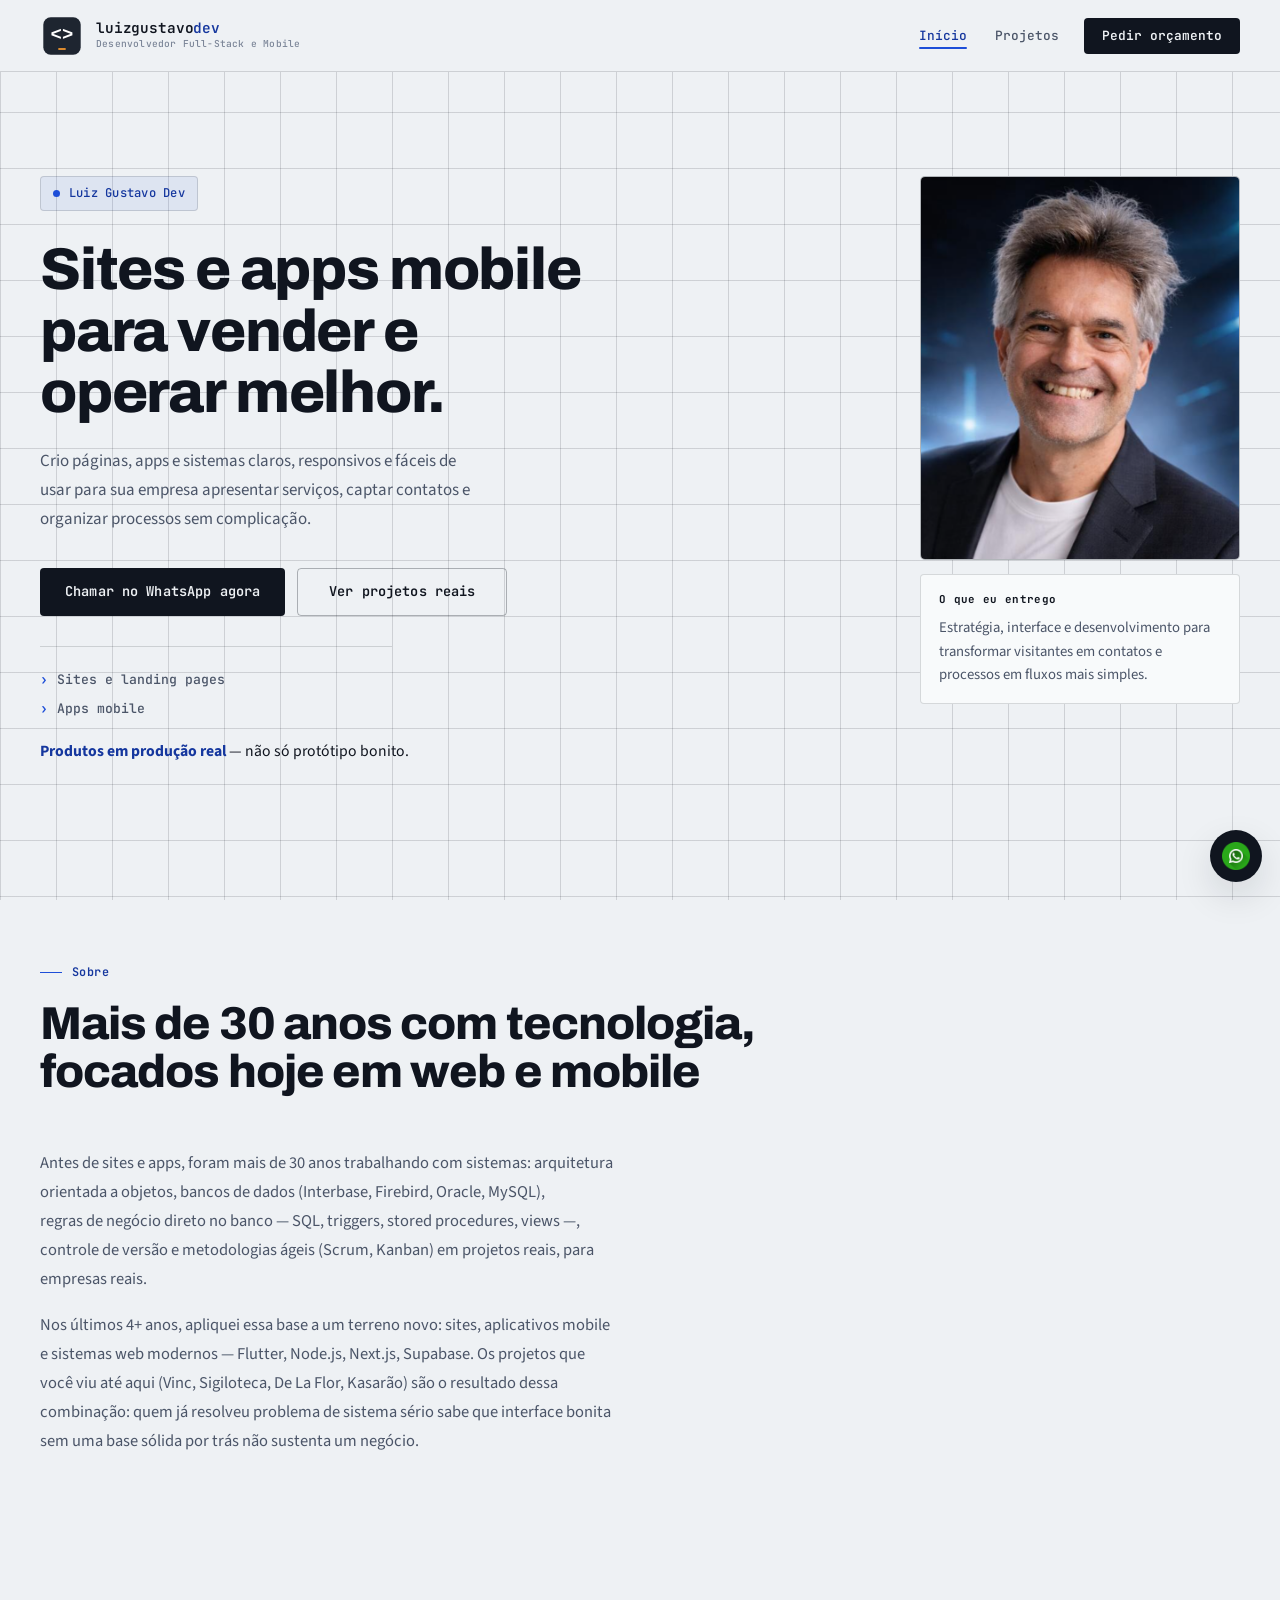
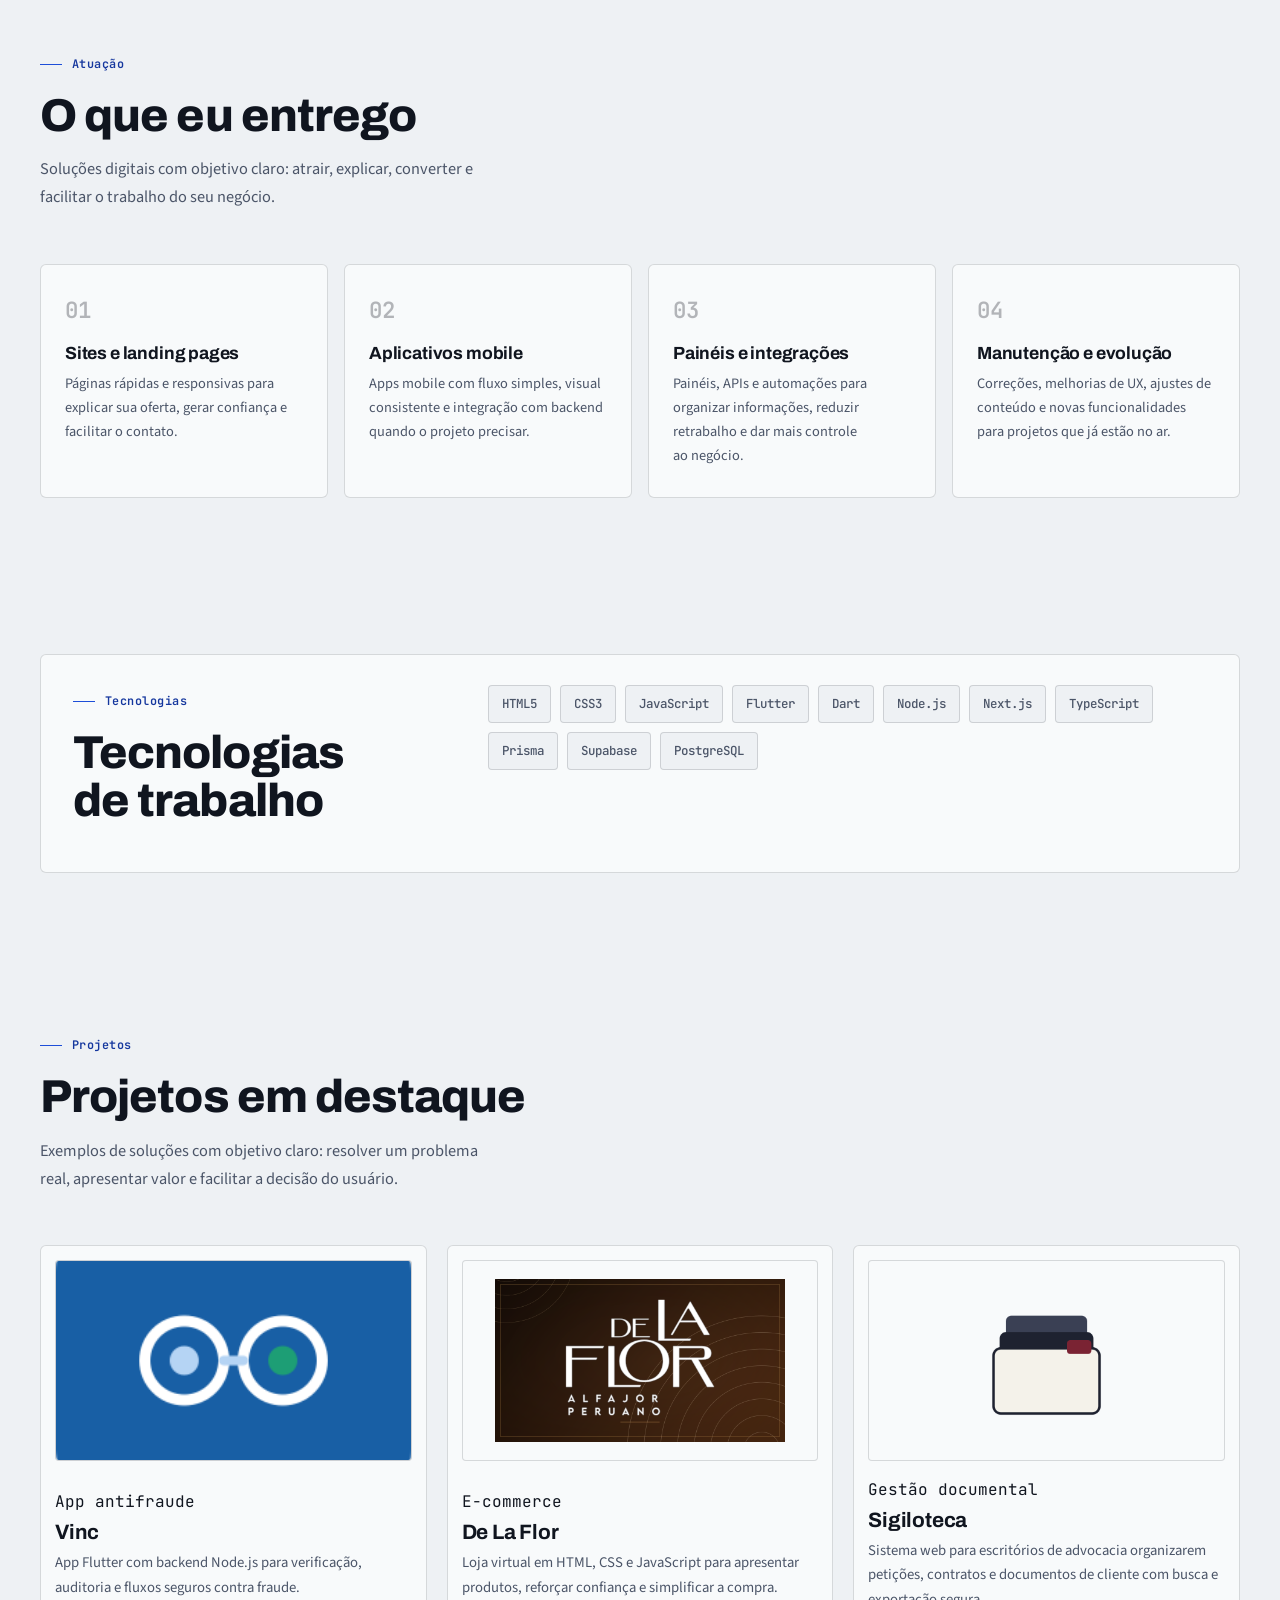
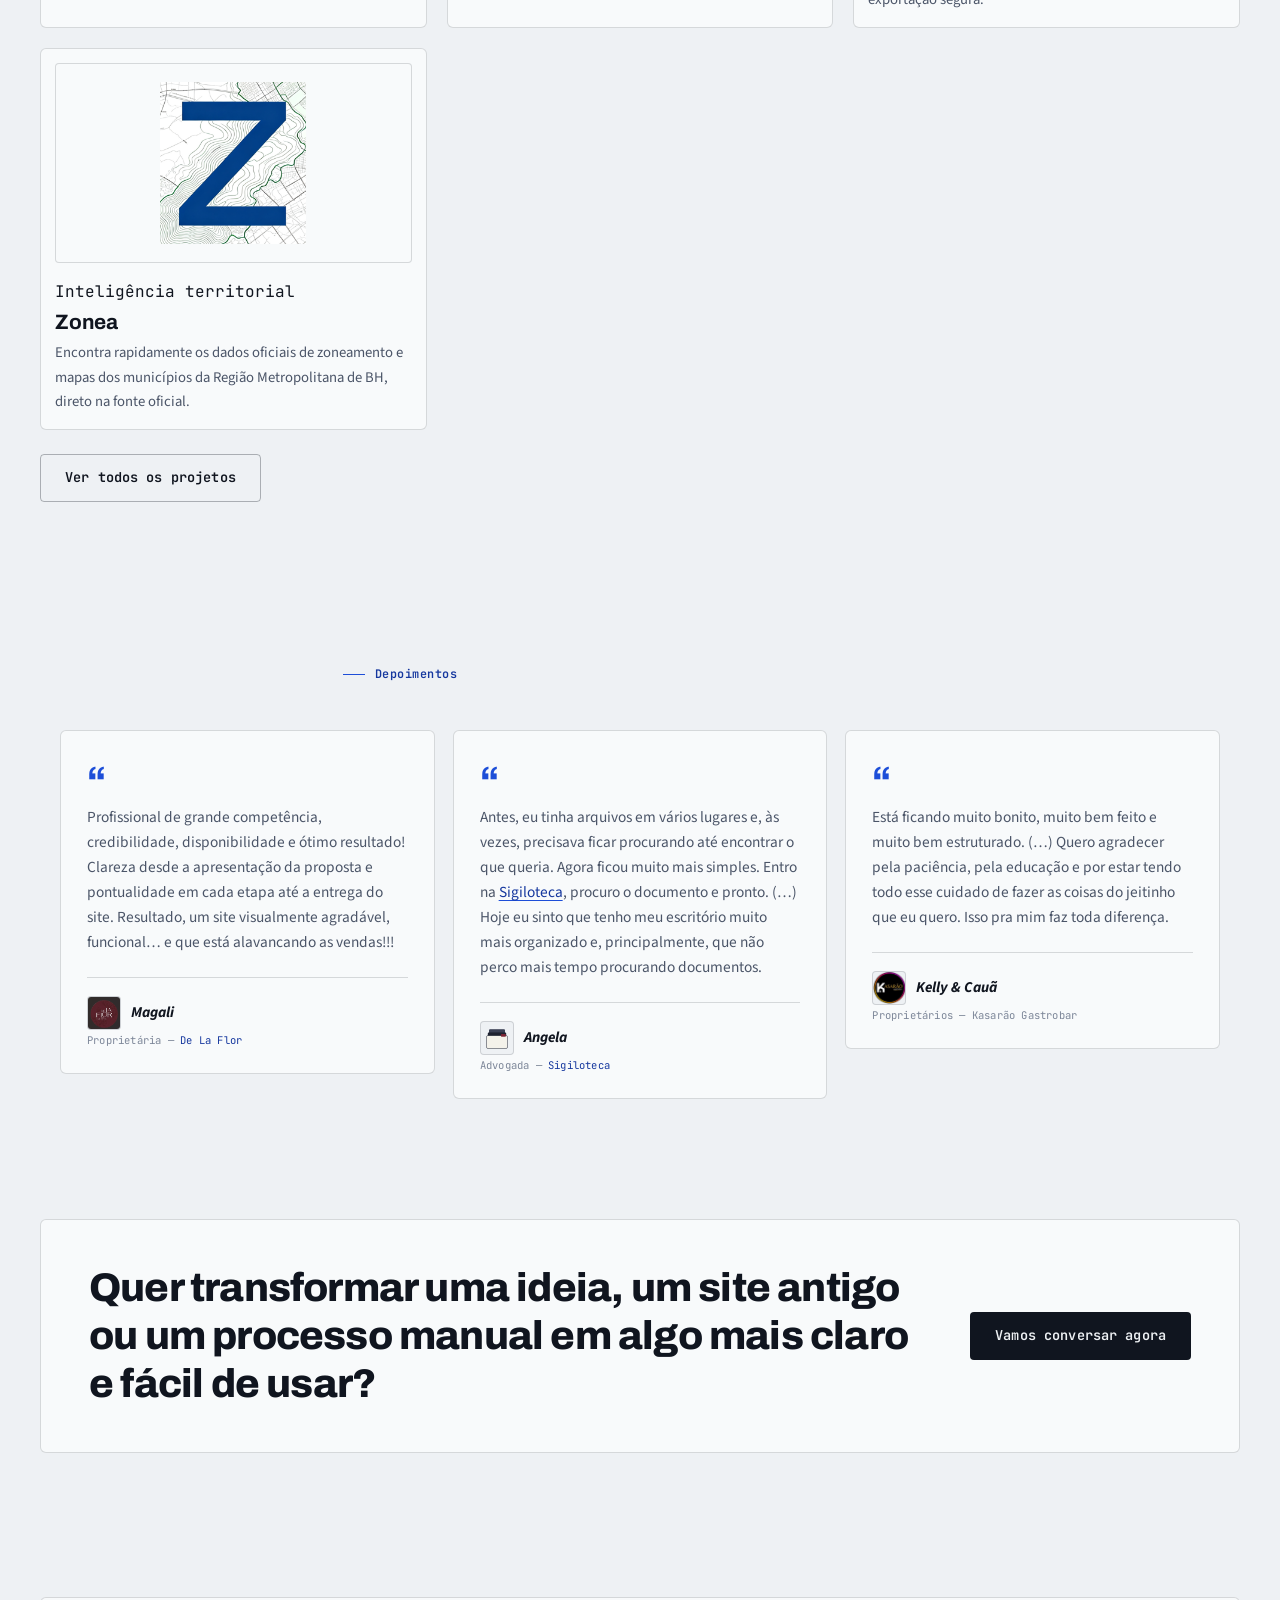
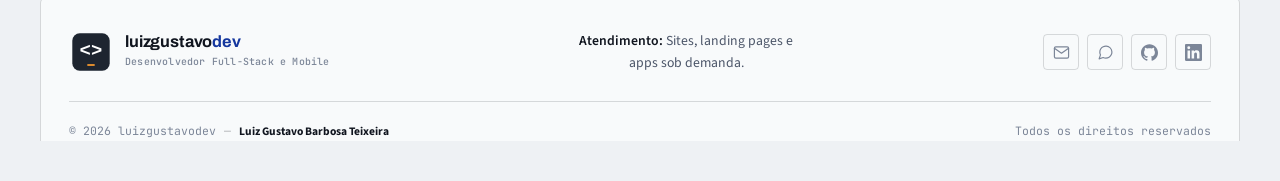
==== index.html @ 6d0ef250 "feat(site): reforma visual completa — sem mais "template genérico" Troquei toda a identidade visual " ====
<!doctype html>
<html lang="pt-BR">
<head>
  <meta charset="utf-8">
  <meta name="viewport" content="width=device-width,initial-scale=1">
  <meta name="format-detection" content="telephone=no">
  <title>Luiz Gustavo Dev | Sites e Apps Mobile</title>
  <meta name="description" content="Criação de sites, landing pages e apps mobile para apresentar melhor sua empresa, captar contatos e organizar processos.">
  <meta name="robots" content="index, follow, max-image-preview:large">
  <meta name="author" content="Luiz Gustavo Barbosa Teixeira">
  <meta name="theme-color" content="#F2E0BD">
  <link rel="canonical" href="https://luizgustavodev.com/">
  <link rel="dns-prefetch" href="//fonts.googleapis.com">
  <link rel="dns-prefetch" href="//fonts.gstatic.com">
  <link rel="preconnect" href="https://fonts.googleapis.com">
  <link rel="preconnect" href="https://fonts.gstatic.com" crossorigin>
  <link rel="stylesheet" href="https://fonts.googleapis.com/css2?family=Archivo:wght@700;800&family=Source+Sans+3:wght@400;500;600;700&family=JetBrains+Mono:wght@500;600&display=swap">
  <meta property="og:locale" content="pt_BR">
  <meta property="og:type" content="website">
  <meta property="og:site_name" content="Luiz Gustavo Dev">
  <meta property="og:title" content="Luiz Gustavo Dev | Sites e Apps Mobile">
  <meta property="og:description" content="Criação de sites, landing pages e apps mobile para apresentar melhor sua empresa, captar contatos e organizar processos.">
  <meta property="og:url" content="https://luizgustavodev.com/">
  <meta property="og:image" content="https://luizgustavodev.com/img/luiz-home.png">
  <meta property="og:image:width" content="842">
  <meta property="og:image:height" content="859">
  <meta property="og:image:alt" content="Luiz Gustavo, desenvolvedor full-stack">
  <meta property="og:image:secure_url" content="https://luizgustavodev.com/img/luiz-home.png">
  <meta property="og:image:type" content="image/png">
  <meta name="twitter:card" content="summary_large_image">
  <meta name="twitter:title" content="Luiz Gustavo Dev | Sites e Apps Mobile">
  <meta name="twitter:description" content="Criação de sites, landing pages e apps mobile para apresentar melhor sua empresa, captar contatos e organizar processos.">
  <meta name="twitter:image" content="https://luizgustavodev.com/img/luiz-home.png">
  <meta name="twitter:image:alt" content="Luiz Gustavo, desenvolvedor full-stack">
  <link rel="icon" type="image/png" sizes="512x512" href="img/favicon.png">
  <link rel="apple-touch-icon" href="img/apple-touch-icon.png">
  <link rel="preload" as="image" href="img/luiz-home.png" fetchpriority="high">
  <link rel="stylesheet" href="css/global.css?v=20260723-1">
  <link rel="stylesheet" href="css/menu.css?v=20260723-1">
  <link rel="stylesheet" href="css/index.css?v=20260723-1">
  <link rel="stylesheet" href="css/typography.css?v=20260723-1">
  <script type="application/ld+json">
    {
      "@context": "https://schema.org",
      "@graph": [
        {
          "@type": "ProfessionalService",
          "@id": "https://luizgustavodev.com/#business",
          "name": "Luiz Gustavo Dev",
          "url": "https://luizgustavodev.com/",
          "image": "https://luizgustavodev.com/img/luiz-home.png",
          "logo": "https://luizgustavodev.com/img/favicon.png",
          "description": "Criação de sites, landing pages e apps mobile para apresentar melhor sua empresa, captar contatos e organizar processos.",
          "email": "mailto:contato@luizgustavodev.com",
          "telephone": "+55 31 99260-9970",
          "address": {
            "@type": "PostalAddress",
            "addressLocality": "Belo Horizonte",
            "addressRegion": "MG",
            "addressCountry": "BR"
          },
          "areaServed": "BR",
          "makesOffer": [
            { "@type": "Offer", "itemOffered": { "@type": "Service", "name": "Sites e landing pages" } },
            { "@type": "Offer", "itemOffered": { "@type": "Service", "name": "Aplicativos mobile" } },
            { "@type": "Offer", "itemOffered": { "@type": "Service", "name": "Painéis e integrações" } },
            { "@type": "Offer", "itemOffered": { "@type": "Service", "name": "Manutenção e evolução" } }
          ],
          "founder": {
            "@id": "https://luizgustavodev.com/#person"
          }
        },
        {
          "@type": "Person",
          "@id": "https://luizgustavodev.com/#person",
          "name": "Luiz Gustavo Barbosa Teixeira",
          "jobTitle": "Desenvolvedor Full-Stack e Mobile",
          "url": "https://luizgustavodev.com/",
          "image": "https://luizgustavodev.com/img/luiz-home.png",
          "worksFor": {
            "@id": "https://luizgustavodev.com/#business"
          },
          "sameAs": ["https://github.com/luizgteixeira/", "https://www.linkedin.com/in/luiz-gustavo1701/"],
          "knowsAbout": ["HTML5", "CSS3", "JavaScript", "Flutter", "Dart", "Node.js", "Next.js", "TypeScript", "Prisma", "Supabase", "PostgreSQL"]
        },
        {
          "@type": "Review",
          "itemReviewed": { "@id": "https://luizgustavodev.com/#business" },
          "author": { "@type": "Person", "name": "Magali" },
          "reviewBody": "Profissional de grande competência, credibilidade, disponibilidade e ótimo resultado! Clareza desde a apresentação da proposta e pontualidade em cada etapa até a entrega do site. Resultado, um site visualmente agradável, funcional… e que está alavancando as vendas!!!"
        },
        {
          "@type": "Review",
          "itemReviewed": { "@id": "https://luizgustavodev.com/#business" },
          "author": { "@type": "Person", "name": "Angela" },
          "reviewBody": "Antes, eu tinha arquivos em vários lugares e, às vezes, precisava ficar procurando até encontrar o que queria. Agora ficou muito mais simples. Entro na Sigiloteca, procuro o documento e pronto. (…) Hoje eu sinto que tenho meu escritório muito mais organizado e, principalmente, que não perco mais tempo procurando documentos."
        },
        {
          "@type": "Review",
          "itemReviewed": { "@id": "https://luizgustavodev.com/#business" },
          "author": { "@type": "Person", "name": "Kelly e Cauã" },
          "reviewBody": "Está ficando muito bonito, muito bem feito e muito bem estruturado. (…) Quero agradecer pela paciência, pela educação e por estar tendo todo esse cuidado de fazer as coisas do jeitinho que eu quero. Isso pra mim faz toda diferença."
        },
        {
          "@type": "WebSite",
          "@id": "https://luizgustavodev.com/#website",
          "url": "https://luizgustavodev.com/",
          "name": "Luiz Gustavo Dev",
          "publisher": {
            "@id": "https://luizgustavodev.com/#business"
          },
          "inLanguage": "pt-BR"
        },
        {
          "@type": "WebPage",
          "@id": "https://luizgustavodev.com/#webpage",
          "url": "https://luizgustavodev.com/",
          "name": "Luiz Gustavo Dev | Sites e Apps Mobile",
          "description": "Criação de sites, landing pages e apps mobile para apresentar melhor sua empresa, captar contatos e organizar processos.",
          "isPartOf": {
            "@id": "https://luizgustavodev.com/#website"
          },
          "about": {
            "@id": "https://luizgustavodev.com/#business"
          },
          "inLanguage": "pt-BR"
        }
      ]
    }
  </script>
</head>
<body>
  <a class="skip-link" href="#main-content">Pular para o conteúdo</a>

  <header class="site-header">
    <div class="container">
      <div class="header-inner">
        <a href="index.html" class="brand" aria-label="Página inicial Luiz Gustavo Dev">
          <span class="brand-svg-wrap"><img src="img/logo-novo-1.svg" alt="" aria-hidden="true" width="44" height="44" decoding="async"></span>
          <span class="brand-text">
            <span class="brand-title">luizgustavo<span class="accent-dev">dev</span></span>
            <span class="brand-subtitle">Desenvolvedor Full-Stack e Mobile</span>
          </span>
        </a>
        <button class="menu-toggle" id="menuToggle" type="button" aria-label="Abrir menu principal" aria-controls="siteNav" aria-expanded="false">
          <span class="menu-toggle-box" aria-hidden="true">
            <span class="menu-toggle-line"></span>
            <span class="menu-toggle-line"></span>
            <span class="menu-toggle-line"></span>
          </span>
        </button>
        <nav class="site-nav" id="siteNav" aria-label="Navegação principal">
          <ul class="nav-list">
<li><a class="nav-link active" href="index.html" aria-current="page">Início</a></li>
<li><a class="nav-link" href="projetos.html">Projetos</a></li>
<li><a class="nav-link nav-cta" href="contato.html">Pedir orçamento</a></li>
          </ul>
        </nav>
      </div>
    </div>
  </header>

  <main id="main-content" tabindex="-1">
    <section class="hero">
      <div class="container">
        <div class="hero-grid">
          <div class="hero-copy reveal">
            <p class="hero-kicker">Luiz Gustavo Dev</p>
            <h1 class="hero-title">
              Sites e apps mobile para vender e operar melhor.
            </h1>
            <p class="hero-text">
              Crio páginas, apps e sistemas claros, responsivos e fáceis de usar para sua empresa apresentar serviços, captar contatos e organizar processos sem complicação.
            </p>
            <div class="hero-actions">
              <a href="https://wa.me/5531992609970?text=Ol%C3%A1%2C%20Luiz!%20Quero%20conversar%20sobre%20um%20projeto." class="btn btn-primary" target="_blank" rel="noopener noreferrer">Chamar no WhatsApp agora</a>
              <a href="projetos.html" class="btn btn-secondary">Ver projetos reais</a>
            </div>
            <ul class="hero-proof" aria-label="Resumo profissional">
              <li class="hero-proof-item">Sites e landing pages</li>
              <li class="hero-proof-item">Apps mobile</li>
            </ul>
            <p class="hero-force">
              <strong>Produtos em produção real</strong> — não só protótipo bonito.
            </p>
          </div>

          <aside class="hero-panel reveal reveal-delay-2" aria-label="Perfil de Luiz Gustavo">
            <div class="hero-photo-wrap">
              <div class="hero-photo-frame">
                <img src="img/luiz-home.png" alt="Luiz Gustavo, desenvolvedor web e mobile" class="hero-photo" width="842" height="859" fetchpriority="high" decoding="async">
              </div>
            </div>
            <div class="hero-card">
              <strong>O que eu entrego</strong>
              <span>Estratégia, interface e desenvolvimento para transformar visitantes em contatos e processos em fluxos mais simples.</span>
            </div>
          </aside>
        </div>
      </div>
    </section>

    <section class="section about-section" aria-labelledby="about-title">
      <div class="container">
        <div class="section-head reveal">
          <span class="section-kicker">Sobre</span>
          <h2 class="section-title" id="about-title">Mais de 30 anos com tecnologia,<br>focados hoje em web e mobile</h2>
        </div>
        <div class="about-body reveal">
          <p>Antes de sites e apps, foram mais de 30 anos trabalhando com sistemas: arquitetura orientada a objetos, bancos de dados (Interbase, Firebird, Oracle, MySQL), regras de negócio direto no banco — SQL, triggers, stored procedures, views —, controle de versão e metodologias ágeis (Scrum, Kanban) em projetos reais, para empresas reais.</p>
          <p>Nos últimos 4+ anos, apliquei essa base a um terreno novo: sites, aplicativos mobile e sistemas web modernos — Flutter, Node.js, Next.js, Supabase. Os projetos que você viu até aqui (Vinc, Sigiloteca, De La Flor, Kasarão) são o resultado dessa combinação: quem já resolveu problema de sistema sério sabe que interface bonita sem uma base sólida por trás não sustenta um negócio.</p>
        </div>
      </div>
    </section>

    <section class="section portfolio-section" aria-labelledby="work-title">
      <div class="container">
        <div class="section-head reveal">
          <span class="section-kicker">Atuação</span>
          <h2 class="section-title" id="work-title">O que eu entrego</h2>
          <p class="section-subtitle">
            Soluções digitais com objetivo claro: atrair, explicar, converter e facilitar o trabalho do seu negócio.
          </p>
        </div>

        <div class="service-summary-grid">
          <article class="card feature-card reveal reveal-delay-1">
            <div class="feature-num">01</div>
            <h3>Sites e landing pages</h3>
            <p>Páginas rápidas e responsivas para explicar sua oferta, gerar confiança e facilitar o contato.</p>
          </article>
          <article class="card feature-card reveal reveal-delay-2">
            <div class="feature-num">02</div>
            <h3>Aplicativos mobile</h3>
            <p>Apps mobile com fluxo simples, visual consistente e integração com backend quando o projeto precisar.</p>
          </article>
          <article class="card feature-card reveal reveal-delay-3">
            <div class="feature-num">03</div>
            <h3>Painéis e integrações</h3>
            <p>Painéis, APIs e automações para organizar informações, reduzir retrabalho e dar mais controle ao negócio.</p>
          </article>
          <article class="card feature-card reveal reveal-delay-1">
            <div class="feature-num">04</div>
            <h3>Manutenção e evolução</h3>
            <p>Correções, melhorias de UX, ajustes de conteúdo e novas funcionalidades para projetos que já estão no ar.</p>
          </article>
        </div>
      </div>
    </section>

    <section class="section-sm tech-section" aria-labelledby="tech-title">
      <div class="container">
        <div class="tech-strip reveal">
          <div>
            <span class="section-kicker">Tecnologias</span>
            <h2 class="section-title" id="tech-title">Tecnologias de trabalho</h2>
          </div>
          <ul class="tech-list" aria-label="Tecnologias usadas">
            <li>HTML5</li>
            <li>CSS3</li>
            <li>JavaScript</li>
            <li>Flutter</li>
            <li>Dart</li>
            <li>Node.js</li>
            <li>Next.js</li>
            <li>TypeScript</li>
            <li>Prisma</li>
            <li>Supabase</li>
            <li>PostgreSQL</li>
          </ul>
        </div>
      </div>
    </section>

    <section class="section projects-preview" aria-labelledby="projects-title">
      <div class="container">
        <div class="section-head reveal">
          <span class="section-kicker">Projetos</span>
          <h2 class="section-title" id="projects-title">Projetos em destaque</h2>
          <p class="section-subtitle">Exemplos de soluções com objetivo claro: resolver um problema real, apresentar valor e facilitar a decisão do usuário.</p>
        </div>

        <div class="preview-grid">
          <article class="card preview-card reveal reveal-delay-1">
            <img src="img/vinc.png" alt="Prévia do aplicativo Vinc" width="1200" height="675" loading="lazy" decoding="async">
            <div>
              <span class="project-type">App antifraude</span>
              <h3>Vinc</h3>
              <p>App Flutter com backend Node.js para verificação, auditoria e fluxos seguros contra fraude.</p>
            </div>
          </article>

          <article class="card preview-card preview-card--delaflor reveal reveal-delay-2">
            <img src="img/de-la-flor.png" alt="Prévia da loja virtual De La Flor" width="1200" height="675" loading="lazy" decoding="async">
            <div>
              <span class="project-type">E-commerce</span>
              <h3>De La Flor</h3>
              <p>Loja virtual em HTML, CSS e JavaScript para apresentar produtos, reforçar confiança e simplificar a compra.</p>
            </div>
          </article>

          <article class="card preview-card preview-card--sigiloteca reveal reveal-delay-3">
            <img src="img/sigiloteca.png" alt="Prévia do Sigiloteca, sistema de gestão documental para advocacia" width="1200" height="675" loading="lazy" decoding="async">
            <div>
              <span class="project-type">Gestão documental</span>
              <h3>Sigiloteca</h3>
              <p>Sistema web para escritórios de advocacia organizarem petições, contratos e documentos de cliente com busca e exportação segura.</p>
            </div>
          </article>

          <article class="card preview-card preview-card--zonea reveal reveal-delay-4">
            <img src="img/logo-zonea.png" alt="Prévia da plataforma Zonea" width="1200" height="675" loading="lazy" decoding="async">
            <div>
              <span class="project-type">Inteligência territorial</span>
              <h3>Zonea</h3>
              <p>Encontra rapidamente os dados oficiais de zoneamento e mapas dos municípios da Região Metropolitana de BH, direto na fonte oficial.</p>
            </div>
          </article>
        </div>

        <div class="projects-cta reveal">
          <a href="projetos.html" class="btn btn-secondary">Ver todos os projetos</a>
        </div>

      </div>
    </section>

    <section class="section-sm testimonial-section" aria-label="Depoimentos de clientes">
      <div class="container">
        <div class="section-head section-head--center reveal">
          <span class="section-kicker">Depoimentos</span>
        </div>
        <div class="testimonial-grid">
          <div class="testimonial-card reveal">
            <span class="testimonial-mark" aria-hidden="true">&ldquo;</span>
            <blockquote class="testimonial-quote">
              <p>Profissional de grande competência, credibilidade, disponibilidade e ótimo resultado! Clareza desde a apresentação da proposta e pontualidade em cada etapa até a entrega do site. Resultado, um site visualmente agradável, funcional… e que está alavancando as vendas!!!</p>
              <footer class="testimonial-footer">
                <div class="testimonial-byline">
                  <img class="testimonial-logo" src="img/de-la-flor2.png" alt="" width="40" height="40" loading="lazy" decoding="async">
                  <cite class="testimonial-name">Magali</cite>
                </div>
                <span class="testimonial-role">Proprietária — <a href="https://www.alfajordelaflor.com.br/" target="_blank" rel="noopener noreferrer">De La Flor</a></span>
              </footer>
            </blockquote>
          </div>

          <div class="testimonial-card reveal reveal-delay-1">
            <span class="testimonial-mark" aria-hidden="true">&ldquo;</span>
            <blockquote class="testimonial-quote">
              <p>Antes, eu tinha arquivos em vários lugares e, às vezes, precisava ficar procurando até encontrar o que queria. Agora ficou muito mais simples. Entro na <a href="https://sigiloteca.com.br/" target="_blank" rel="noopener noreferrer">Sigiloteca</a>, procuro o documento e pronto. (…) Hoje eu sinto que tenho meu escritório muito mais organizado e, principalmente, que não perco mais tempo procurando documentos.</p>
              <footer class="testimonial-footer">
                <div class="testimonial-byline">
                  <img class="testimonial-logo" src="img/sigiloteca.png" alt="" width="40" height="40" loading="lazy" decoding="async">
                  <cite class="testimonial-name">Angela</cite>
                </div>
                <span class="testimonial-role">Advogada — <a href="https://sigiloteca.com.br/" target="_blank" rel="noopener noreferrer">Sigiloteca</a></span>
              </footer>
            </blockquote>
          </div>

          <div class="testimonial-card reveal reveal-delay-2">
            <span class="testimonial-mark" aria-hidden="true">&ldquo;</span>
            <blockquote class="testimonial-quote">
              <p>Está ficando muito bonito, muito bem feito e muito bem estruturado. (…) Quero agradecer pela paciência, pela educação e por estar tendo todo esse cuidado de fazer as coisas do jeitinho que eu quero. Isso pra mim faz toda diferença.</p>
              <footer class="testimonial-footer">
                <div class="testimonial-byline">
                  <img class="testimonial-logo" src="img/kasarao.png" alt="" width="40" height="40" loading="lazy" decoding="async">
                  <cite class="testimonial-name">Kelly &amp; Cauã</cite>
                </div>
                <span class="testimonial-role">Proprietários — Kasarão Gastrobar</span>
              </footer>
            </blockquote>
          </div>
        </div>
      </div>
    </section>

    <section class="section-sm">
      <div class="container">
        <div class="highlight-band reveal">
          <blockquote>
            Quer transformar uma ideia, um site antigo ou um processo manual em algo mais claro e fácil de usar?
          </blockquote>
          <a href="contato.html" class="btn btn-primary">Vamos conversar agora</a>
        </div>
      </div>
    </section>
  </main>

  <footer class="site-footer">
    <div class="container">
      <div class="footer-shell">
        <div class="footer-main">
          <div class="footer-brand">
            <a href="index.html" class="footer-brand-link" aria-label="Página inicial Luiz Gustavo Dev">
              <span class="brand-svg-wrap"><img src="img/logo-novo-1.svg" alt="" aria-hidden="true" width="44" height="44" decoding="async"></span>
            </a>
            <div class="footer-brand-info">
              <span class="footer-name">luizgustavo<span class="footer-name-accent">dev</span></span>
              <span class="footer-role">Desenvolvedor Full-Stack e Mobile</span>
            </div>
          </div>

          <p class="footer-atendimento">
            <strong>Atendimento:</strong> Sites, landing pages e apps sob demanda.
          </p>

          <div class="footer-socials">
            <a href="mailto:contato@luizgustavodev.com" class="social-icon" aria-label="E-mail" title="E-mail">
              <svg width="17" height="17" viewBox="0 0 24 24" fill="none" stroke="currentColor" stroke-width="1.7" stroke-linecap="round" stroke-linejoin="round"><path d="M4 4h16c1.1 0 2 .9 2 2v12c0 1.1-.9 2-2 2H4c-1.1 0-2-.9-2-2V6c0-1.1.9-2 2-2z"/><polyline points="22,6 12,13 2,6"/></svg>
            </a>
            <a href="https://wa.me/5531992609970" class="social-icon" aria-label="WhatsApp" title="WhatsApp" target="_blank" rel="noopener noreferrer">
              <svg width="17" height="17" viewBox="0 0 24 24" fill="none" stroke="currentColor" stroke-width="1.7" stroke-linecap="round" stroke-linejoin="round"><path d="M21 11.5a8.38 8.38 0 0 1-.9 3.8 8.5 8.5 0 0 1-7.6 4.7 8.38 8.38 0 0 1-3.8-.9L3 21l1.9-5.7a8.38 8.38 0 0 1-.9-3.8 8.5 8.5 0 0 1 4.7-7.6 8.38 8.38 0 0 1 3.8-.9h.5a8.48 8.48 0 0 1 8 8v.5z"/></svg>
            </a>
            <a href="https://github.com/luizgteixeira/" class="social-icon" aria-label="GitHub" title="GitHub" target="_blank" rel="noopener noreferrer">
              <svg width="17" height="17" viewBox="0 0 24 24" fill="currentColor"><path d="M12 .297c-6.63 0-12 5.373-12 12 0 5.303 3.438 9.8 8.205 11.385.6.113.82-.258.82-.577 0-.285-.01-1.04-.015-2.04-3.338.724-4.042-1.61-4.042-1.61C4.422 18.07 3.633 17.7 3.633 17.7c-1.087-.744.084-.729.084-.729 1.205.084 1.838 1.236 1.838 1.236 1.07 1.835 2.809 1.305 3.495.998.108-.775.42-1.305.763-1.605-2.665-.3-5.466-1.332-5.466-5.93 0-1.31.465-2.38 1.235-3.22-.135-.303-.54-1.523.105-3.176 0 0 1.005-.322 3.3 1.23.96-.267 1.98-.399 3-.405 1.02.006 2.04.138 3 .405 2.28-1.552 3.285-1.23 3.285-1.23.645 1.653.24 2.873.12 3.176.765.84 1.23 1.91 1.23 3.22 0 4.61-2.805 5.625-5.475 5.92.435.375.81 1.096.81 2.22 0 1.606-.015 2.896-.015 3.286 0 .315.21.69.825.57C20.565 22.092 24 17.592 24 12.297c0-6.627-5.373-12-12-12"/></svg>
            </a>
            <a href="https://www.linkedin.com/in/luiz-gustavo1701/" class="social-icon" aria-label="LinkedIn" title="LinkedIn" target="_blank" rel="noopener noreferrer">
              <svg width="17" height="17" viewBox="0 0 24 24" fill="currentColor"><path d="M20.447 20.452h-3.554v-5.569c0-1.328-.027-3.037-1.852-3.037-1.853 0-2.136 1.445-2.136 2.939v5.667H9.351V9h3.414v1.561h.046c.477-.9 1.637-1.85 3.37-1.85 3.601 0 4.267 2.37 4.267 5.455v6.286zM5.337 7.433a2.062 2.062 0 1 1 0-4.124 2.062 2.062 0 0 1 0 4.124zM7.119 20.452H3.554V9h3.565v11.452zM22.225 0H1.771C.792 0 0 .774 0 1.729v20.542C0 23.227.792 24 1.771 24h20.451C23.2 24 24 23.227 24 22.271V1.729C24 .774 23.2 0 22.222 0h.003z"/></svg>
            </a>
          </div>
        </div>

        <div class="footer-bottom">
          <span class="footer-legal">© 2026 luizgustavodev <span class="footer-legal-sep">—</span> <span class="footer-legal-name">Luiz Gustavo Barbosa Teixeira</span></span>
          <span>Todos os direitos reservados</span>
        </div>
      </div>
    </div>
  </footer>

  <script src="js/script.js?v=20260723-1" defer></script>
  <a href="https://wa.me/5531992609970?text=Ol%C3%A1%2C%20Luiz!%20Quero%20conversar%20sobre%20um%20site%20para%20o%20meu%20neg%C3%B3cio." class="whatsapp-float" target="_blank" rel="noopener noreferrer" aria-label="Falar com Luiz Gustavo no WhatsApp" data-tooltip="Fale comigo agora"><img src="img/whatsapp.png" alt="" width="512" height="512" loading="lazy" decoding="async" aria-hidden="true"></a>
</body>
</html>
---- css/global.css ----
/* =========================================================
   GLOBAL.CSS — Luiz Gustavo Dev
   Direção "Blueprint": precisão técnica, sem glassmorphism.
   ========================================================= */

*,
*::before,
*::after {
  box-sizing: border-box;
  margin: 0;
  padding: 0;
}

:root {
  /* ── Paleta ────────────────────────────────────────────── */
  --paper: #EEF1F4;
  --paper-raised: #F8FAFB;
  --paper-sunken: #E2E7EC;
  --ink: #10151F;
  --ink-soft: #4B5568;
  --ink-faint: #7C8698;
  --line: rgba(16, 21, 31, 0.15);
  --line-strong: rgba(16, 21, 31, 0.30);
  --accent: #1D4ED8;
  --accent-ink: #15379E;
  --accent-soft: rgba(29, 78, 216, 0.08);
  --accent-soft-strong: rgba(29, 78, 216, 0.16);

  /* nomes usados pelos componentes existentes, mapeados pro novo sistema */
  --text-primary: var(--ink);
  --text-secondary: var(--ink-soft);
  --text-muted: var(--ink-faint);
  --border: var(--line);
  --border-hi: var(--line-strong);
  --surface: var(--paper-raised);

  --radius-xs: 3px;
  --radius-sm: 4px;
  --radius-md: 5px;
  --radius-lg: 6px;
  --radius-xl: 8px;

  --container: 1200px;
  --header-height: 72px;

  --ease-out: cubic-bezier(0.16, 1, 0.3, 1);
  --ease-in-out: cubic-bezier(0.4, 0, 0.2, 1);

  --transition-fast: 0.14s var(--ease-out);
  --transition-med: 0.22s var(--ease-out);
  --transition-slow: 0.34s var(--ease-out);

  --shadow-sm: 0 1px 2px rgba(16, 21, 31, 0.06);
  --shadow-md: 0 6px 20px rgba(16, 21, 31, 0.08);
  --shadow-lg: 0 14px 36px rgba(16, 21, 31, 0.12);

  --font-display: 'Archivo', 'Segoe UI', system-ui, sans-serif;
  --font-body: 'Source Sans 3', 'Segoe UI', system-ui, -apple-system, sans-serif;
  --font-ui: 'JetBrains Mono', 'Courier New', monospace;
}

html {
  scroll-behavior: smooth;
  scroll-padding-top: calc(var(--header-height) + 16px);
  font-size: 16px;
  -webkit-text-size-adjust: 100%;
  max-width: 100%;
  width: 100%;
  overflow-x: hidden;
}

@supports (overflow: clip) {
  html, body { overflow-x: clip; }
}

body {
  font-family: var(--font-body);
  background:
    linear-gradient(var(--line) 1px, transparent 1px),
    linear-gradient(90deg, var(--line) 1px, transparent 1px),
    var(--paper);
  background-size: 56px 56px, 56px 56px, auto;
  background-attachment: fixed;
  color: var(--text-primary);
  min-height: 100vh;
  line-height: 1.6;
  width: 100%;
  max-width: 100%;
  position: relative;
  overflow-x: hidden;
  -webkit-font-smoothing: antialiased;
  -moz-osx-font-smoothing: grayscale;
}

.section {
  position: relative;
}

img {
  display: block;
  max-width: 100%;
  height: auto;
}

img, video, svg {
  max-width: 100%;
}

a {
  color: inherit;
  text-decoration: none;
}

ul {
  list-style: none;
}

button,
input,
textarea,
select {
  font: inherit;
  border-radius: 0;
}

:where(h1, h2, h3, .hero-title, .section-title, .section-subtitle, .hero-text, .footer-atendimento, .project-body p, .contact-info-item span) {
  overflow-wrap: break-word;
}

:where(h1, h2, h3, .section-title, .hero-title) {
  text-wrap: balance;
}

:where(p, li, blockquote) {
  text-wrap: pretty;
}

h1, h2, h3, h4 {
  font-family: var(--font-display);
  font-weight: 700;
  line-height: 1.05;
  letter-spacing: -0.01em;
  color: var(--ink);
}

/* ── Skip link / acessibilidade ─────────────────────────── */

.skip-link {
  position: fixed;
  top: 12px;
  left: 16px;
  z-index: 5000;
  padding: 12px 16px;
  border-radius: var(--radius-sm);
  background: var(--ink);
  color: var(--paper);
  font-family: var(--font-ui);
  font-size: 0.78rem;
  font-weight: 600;
  letter-spacing: 0.04em;
  transform: translateY(-140%);
  transition: transform var(--transition-fast);
}

.skip-link:focus,
.skip-link:focus-visible {
  transform: translateY(0);
}

.sr-only {
  position: absolute;
  width: 1px;
  height: 1px;
  padding: 0;
  margin: -1px;
  overflow: hidden;
  clip: rect(0, 0, 0, 0);
  white-space: nowrap;
  border: 0;
}

:where(a, button, input, textarea, select, [tabindex]):focus-visible {
  outline: 2.5px solid var(--accent);
  outline-offset: 3px;
}

#main-content:focus {
  outline: none;
}

::selection {
  background: var(--accent-soft-strong);
  color: var(--ink);
}

::-webkit-scrollbar {
  width: 8px;
}

::-webkit-scrollbar-track {
  background: var(--paper);
}

::-webkit-scrollbar-thumb {
  background: var(--line-strong);
  border-radius: 999px;
}

::-webkit-scrollbar-thumb:hover {
  background: var(--ink-faint);
}

/* ── Layout ─────────────────────────────────────────────── */

main {
  padding-top: calc(var(--header-height) + 32px);
  animation: page-in 0.5s var(--ease-out) both;
  max-width: 100vw;
  overflow-x: clip;
}

@keyframes page-in {
  from { opacity: 0; transform: translateY(10px); }
  to { opacity: 1; transform: translateY(0); }
}

.container {
  width: min(calc(100% - 32px), var(--container));
  max-width: calc(100vw - 32px);
  margin-inline: auto;
}

.section {
  padding: 96px 0;
}

.section-sm {
  padding: 60px 0;
}

.site-header,
main,
footer {
  max-width: 100vw;
}

.site-header {
  overflow: visible;
}

.header-inner,
.hero-grid,
.hero-copy,
.hero-panel,
.section > .container,
.card,
.glass-card,
.project-grid,
.contact-layout,
.conversion-band,
.footer-shell {
  min-width: 0;
}

/* ── Breadcrumb ─────────────────────────────────────────── */

.breadcrumb-nav {
  padding: 18px 0 0;
}

.breadcrumb-nav ol {
  display: flex;
  flex-wrap: wrap;
  align-items: center;
  gap: 6px;
  font-family: var(--font-ui);
  font-size: 0.74rem;
}

.breadcrumb-nav li {
  display: flex;
  align-items: center;
  gap: 6px;
  color: var(--text-muted);
}

.breadcrumb-nav li:not(:last-child)::after {
  content: '/';
  opacity: 0.6;
}

.breadcrumb-nav a {
  color: var(--text-secondary);
  transition: color var(--transition-fast);
}

.breadcrumb-nav a:hover {
  color: var(--accent-ink);
}

.breadcrumb-nav li[aria-current="page"] {
  color: var(--text-primary);
  font-weight: 600;
}

/* ── Section heads ──────────────────────────────────────── */

.section-head {
  max-width: 720px;
  margin-bottom: 52px;
}

.section-kicker {
  display: inline-flex;
  align-items: center;
  gap: 10px;
  font-family: var(--font-ui);
  font-size: 0.74rem;
  font-weight: 600;
  letter-spacing: 0.04em;
  color: var(--accent-ink);
  margin-bottom: 18px;
}

.section-kicker::before {
  content: '';
  display: block;
  width: 22px;
  height: 1px;
  background: var(--accent);
  flex-shrink: 0;
}

.section-title {
  font-size: clamp(2.1rem, 3.6vw, 2.9rem);
  font-weight: 800;
  letter-spacing: -0.02em;
  color: var(--ink);
  margin-bottom: 16px;
}

.section-title em {
  font-style: normal;
  color: var(--accent-ink);
}

.section-subtitle {
  font-size: 1.02rem;
  color: var(--text-secondary);
  line-height: 1.7;
  max-width: 58ch;
}

/* ── Cards ──────────────────────────────────────────────── */

.card {
  background: var(--paper-raised);
  border: 1px solid var(--line);
  border-radius: var(--radius-lg);
  position: relative;
  transition: border-color var(--transition-med), box-shadow var(--transition-med), transform var(--transition-med);
}

.card:hover {
  border-color: var(--line-strong);
  box-shadow: var(--shadow-md);
  transform: translateY(-2px);
}

.glass-card {
  background: var(--paper-raised);
  border: 1px solid var(--line);
  border-radius: var(--radius-lg);
  box-shadow: var(--shadow-sm);
  position: relative;
}

/* ── Buttons ────────────────────────────────────────────── */

.btn {
  display: inline-flex;
  align-items: center;
  justify-content: center;
  gap: 9px;
  min-height: 48px;
  padding: 0 24px;
  border-radius: var(--radius-sm);
  border: 1.5px solid transparent;
  font-family: var(--font-ui);
  font-weight: 600;
  font-size: 0.85rem;
  letter-spacing: 0.01em;
  transition: transform var(--transition-fast), background var(--transition-fast), border-color var(--transition-fast);
}

.btn:hover {
  transform: translateY(-1px);
}

.btn:active {
  transform: translateY(0);
}

.btn-primary {
  background: var(--ink);
  color: var(--paper);
}

.btn-primary:hover {
  background: var(--accent-ink);
}

.btn-secondary {
  background: transparent;
  color: var(--ink);
  border-color: var(--line-strong);
}

.btn-secondary:hover {
  border-color: var(--ink);
  background: var(--paper-raised);
}

.cta-note {
  font-size: 0.84rem;
  color: var(--text-muted);
  line-height: 1.7;
}

.conversion-band {
  display: grid;
  grid-template-columns: minmax(0, 1.3fr) auto;
  gap: 24px;
  align-items: center;
  padding: 32px 36px;
  border-radius: var(--radius-lg);
  border: 1px solid var(--line);
  background: var(--paper-raised);
}

.conversion-copy {
  position: relative;
}

.conversion-kicker {
  display: inline-flex;
  align-items: center;
  gap: 10px;
  margin-bottom: 12px;
  font-family: var(--font-ui);
  font-size: 0.72rem;
  font-weight: 600;
  letter-spacing: 0.04em;
  color: var(--accent-ink);
}

.conversion-kicker::before {
  content: '';
  width: 18px;
  height: 1px;
  background: var(--accent);
}

.conversion-copy h2 {
  font-size: 2.1rem;
  color: var(--ink);
  margin-bottom: 10px;
}

.conversion-copy p {
  max-width: 54ch;
  color: var(--text-secondary);
}

.conversion-actions {
  display: flex;
  flex-wrap: wrap;
  gap: 12px;
  align-items: center;
  justify-content: flex-end;
}

/* ── Badges ─────────────────────────────────────────────── */

.badge {
  display: inline-flex;
  align-items: center;
  height: 26px;
  padding: 0 10px;
  border-radius: var(--radius-sm);
  background: var(--paper-raised);
  border: 1px solid var(--line);
  color: var(--ink-soft);
  font-family: var(--font-ui);
  font-size: 0.68rem;
  font-weight: 500;
  letter-spacing: 0.01em;
  transition: border-color var(--transition-fast), color var(--transition-fast);
}

.badge:hover {
  border-color: var(--line-strong);
  color: var(--ink);
}

/* ── Grid utilitário ────────────────────────────────────── */

.grid-3 {
  display: grid;
  grid-template-columns: repeat(3, 1fr);
  gap: 18px;
}

/* ── Reveal ─────────────────────────────────────────────── */

.reveal {
  opacity: 0;
  transform: translateY(16px);
  transition: opacity 0.5s var(--ease-out), transform 0.5s var(--ease-out);
}

.reveal.is-visible {
  opacity: 1;
  transform: translateY(0);
}

.reveal-delay-1 { transition-delay: 0.06s; }
.reveal-delay-2 { transition-delay: 0.12s; }
.reveal-delay-3 { transition-delay: 0.18s; }
.reveal-delay-4 { transition-delay: 0.24s; }
.reveal-delay-5 { transition-delay: 0.30s; }

/* ── Divisor ────────────────────────────────────────────── */

.gold-line {
  width: 40px;
  height: 1px;
  background: var(--accent);
  margin: 20px 0;
}

/* ── Footer ─────────────────────────────────────────────── */

.site-footer {
  padding: 28px 0 40px;
  margin-top: 56px;
}

.footer-shell {
  background: var(--paper-raised);
  border: 1px solid var(--line);
  border-bottom: none;
  border-radius: var(--radius-lg) var(--radius-lg) 0 0;
  padding-top: 32px;
  padding-inline: 28px;
  position: relative;
}

.footer-main {
  display: flex;
  align-items: center;
  justify-content: space-between;
  gap: 24px;
  margin-bottom: 26px;
  min-width: 0;
}

.footer-brand {
  display: flex;
  align-items: center;
  gap: 12px;
  flex-shrink: 0;
}

.footer-brand-link {
  display: block;
  flex-shrink: 0;
  transition: opacity var(--transition-fast);
}

.footer-brand-link:hover {
  opacity: 0.7;
}

.footer-brand-info {
  display: flex;
  flex-direction: column;
  gap: 4px;
}

.footer-name {
  font-family: var(--font-display);
  font-size: 1.02rem;
  font-weight: 700;
  letter-spacing: -0.01em;
  color: var(--ink);
  line-height: 1;
}

.footer-name-accent {
  color: var(--accent-ink);
}

.footer-role {
  font-family: var(--font-ui);
  font-size: 0.62rem;
  font-weight: 500;
  color: var(--text-muted);
  letter-spacing: 0.02em;
}

.footer-atendimento {
  flex: 1;
  font-size: 0.86rem;
  color: var(--text-secondary);
  line-height: 1.65;
  text-align: center;
  min-width: 0;
  max-width: 34ch;
}

.footer-atendimento strong {
  color: var(--ink);
  font-weight: 600;
}

.footer-socials {
  display: flex;
  align-items: center;
  gap: 8px;
  flex-wrap: wrap;
  flex-shrink: 0;
}

.social-icon {
  display: inline-flex;
  align-items: center;
  justify-content: center;
  width: 36px;
  height: 36px;
  border-radius: var(--radius-sm);
  border: 1px solid var(--line);
  color: var(--text-muted);
  background: transparent;
  transition: color var(--transition-fast), border-color var(--transition-fast);
}

.social-icon:hover {
  color: var(--accent-ink);
  border-color: var(--accent);
}

.footer-bottom {
  border-top: 1px solid var(--line);
  padding-top: 20px;
  display: flex;
  justify-content: space-between;
  align-items: center;
  color: var(--text-muted);
  font-family: var(--font-ui);
  font-size: 0.72rem;
}

.footer-legal {
  display: inline-flex;
  align-items: baseline;
  gap: 8px;
  flex-wrap: wrap;
}

.footer-legal-sep {
  color: var(--line-strong);
}

.footer-legal-name {
  font-family: var(--font-body);
  font-weight: 700;
  color: var(--ink);
}

/* ── WhatsApp flutuante ─────────────────────────────────── */

.whatsapp-float {
  position: fixed;
  right: 18px;
  bottom: 18px;
  width: 52px;
  height: 52px;
  z-index: 9999;
  display: flex;
  align-items: center;
  justify-content: center;
  border-radius: 50%;
  background: var(--ink);
  box-shadow: var(--shadow-lg);
  border: 1px solid var(--line-strong);
}

.whatsapp-float img {
  width: 28px;
  height: 28px;
  display: block;
  object-fit: contain;
}

.whatsapp-float:hover {
  transform: translateY(-2px);
}

.whatsapp-float::after {
  content: attr(data-tooltip);
  position: absolute;
  right: calc(100% + 12px);
  top: 50%;
  transform: translateY(-50%) translateX(8px);
  padding: 8px 12px;
  border-radius: var(--radius-sm);
  background: var(--ink);
  color: var(--paper);
  font-family: var(--font-ui);
  font-size: 0.72rem;
  white-space: nowrap;
  box-shadow: var(--shadow-md);
  opacity: 0;
  pointer-events: none;
  transition: opacity var(--transition-fast), transform var(--transition-fast);
}

.whatsapp-float:hover::after,
.whatsapp-float:focus-visible::after {
  opacity: 1;
  transform: translateY(-50%) translateX(0);
}

@media (max-width: 640px) {
  .whatsapp-float {
    width: 48px;
    height: 48px;
    right: 14px;
    bottom: 14px;
  }

  .whatsapp-float img {
    width: 26px;
    height: 26px;
  }

  .whatsapp-float::after {
    display: none;
  }
}

/* ── Responsivo ─────────────────────────────────────────── */

@media (min-width: 1440px) {
  :root { --container: 1320px; }
  html { font-size: 17px; }
}

@media (min-width: 1920px) {
  :root { --container: 1560px; }
  html { font-size: 18px; }
}

@media (min-width: 2560px) {
  :root { --container: 1820px; }
  html { font-size: 20px; }
}

@media (max-width: 980px) {
  .grid-3 { grid-template-columns: 1fr 1fr; }
  .section { padding: 64px 0; }
  main { padding-top: calc(var(--header-height) + 18px); }

  .section-head {
    max-width: 100%;
    margin-bottom: 36px;
  }

  .conversion-band {
    grid-template-columns: 1fr;
    gap: 20px;
  }

  .conversion-actions {
    justify-content: flex-start;
  }
}

@media (max-width: 640px) {
  .container {
    width: min(calc(100% - 24px), var(--container));
    max-width: calc(100vw - 24px);
  }

  .grid-3 { grid-template-columns: 1fr; }
  main { padding-top: calc(var(--header-height) + 16px); }
  .section { padding: 48px 0; }
  .section-sm { padding: 38px 0; }

  .btn {
    width: 100%;
    min-height: 46px;
  }

  .conversion-band {
    padding: 24px 20px;
  }

  .conversion-actions .btn {
    width: 100%;
  }

  .footer-bottom {
    flex-direction: column;
    gap: 8px;
    text-align: center;
  }

  .footer-main {
    flex-direction: column;
    align-items: flex-start;
    gap: 16px;
  }

  .footer-atendimento {
    text-align: left;
  }

  .footer-shell {
    padding-inline: 18px;
  }

  .whatsapp-float {
    right: 14px;
    bottom: 14px;
  }
}

/* ── Acessibilidade ─────────────────────────────────────── */

.is-menu-open {
  overflow: hidden;
}

@media (prefers-contrast: more) {
  :root {
    --text-secondary: rgba(16, 21, 31, 0.92);
    --text-muted: rgba(16, 21, 31, 0.75);
    --line: rgba(16, 21, 31, 0.42);
    --line-strong: rgba(16, 21, 31, 0.65);
  }

  .btn, .nav-link, .card, .glass-card, .field input, .field textarea {
    border-width: 2px;
  }
}

@media (forced-colors: active) {
  .btn, .nav-link, .card, .glass-card, .menu-toggle, .social-icon {
    border: 1px solid ButtonText;
  }

  :where(a, button, input, textarea, select, [tabindex]):focus-visible {
    outline: 3px solid Highlight;
  }
}

@media (prefers-reduced-motion: reduce) {
  html { scroll-behavior: auto; }

  *, *::before, *::after {
    animation-duration: 0.001ms !important;
    animation-iteration-count: 1 !important;
    transition-duration: 0.001ms !important;
    scroll-behavior: auto !important;
  }

  .reveal, .card, .hero-photo, .project-video {
    opacity: 1;
    transform: none;
  }

  main {
    animation: none;
  }
}
---- css/menu.css ----
/* =========================================================
   MENU.CSS — header e navegação
   ========================================================= */

.site-header {
  position: fixed;
  inset: 0 0 auto 0;
  height: var(--header-height);
  z-index: 1000;
  width: 100%;
  overflow: visible;
}

.site-header::before {
  content: '';
  position: absolute;
  inset: 0;
  background: var(--paper);
  border-bottom: 1px solid var(--line);
}

.site-header.scrolled::before {
  background: var(--paper-raised);
  box-shadow: var(--shadow-sm);
}

.site-header .container {
  height: 100%;
  position: relative;
  z-index: 2;
}

.header-inner {
  height: 100%;
  display: flex;
  align-items: center;
  justify-content: space-between;
  gap: 24px;
  min-width: 0;
}

/* ── Marca ──────────────────────────────────────────────── */

.brand {
  display: inline-flex;
  align-items: center;
  gap: 12px;
  flex-shrink: 0;
  min-width: 0;
  transition: opacity var(--transition-fast);
}

.brand:hover {
  opacity: 0.75;
}

.brand-svg-wrap {
  display: flex;
  align-items: center;
  flex-shrink: 0;
}

.brand-text {
  display: flex;
  flex-direction: column;
  gap: 1px;
  min-width: 0;
}

.brand-title {
  color: var(--ink);
  line-height: 1;
}

.brand-subtitle {
  color: var(--ink-faint);
}

.accent-dev {
  color: var(--accent-ink);
}

/* ── Nav links ──────────────────────────────────────────── */

.site-nav {
  margin-left: auto;
}

.nav-list {
  display: flex;
  align-items: center;
  gap: 2px;
}

.nav-link {
  position: relative;
  display: inline-flex;
  align-items: center;
  height: 34px;
  padding: 0 13px;
  border-radius: var(--radius-sm);
  color: var(--text-secondary);
  transition: color var(--transition-fast), background var(--transition-fast);
}

.nav-link:hover {
  color: var(--ink);
  background: var(--paper-raised);
}

.nav-link.active {
  color: var(--accent-ink);
}

.nav-link.active::after {
  content: '';
  position: absolute;
  left: 13px;
  right: 13px;
  bottom: 4px;
  height: 2px;
  background: var(--accent);
  border-radius: 2px;
}

.nav-link.nav-cta {
  background: var(--ink);
  color: var(--paper);
  margin-left: 10px;
  padding: 0 18px;
  height: 36px;
  border-radius: var(--radius-sm);
}

.nav-link.nav-cta:hover {
  background: var(--accent-ink);
  color: var(--paper);
}

.nav-link.nav-cta.active {
  color: var(--paper);
}

.nav-link.nav-cta.active::after {
  display: none;
}

/* ── Toggle mobile ──────────────────────────────────────── */

.menu-toggle {
  display: none;
  position: relative;
  z-index: 4;
  width: 42px;
  height: 42px;
  border-radius: var(--radius-sm);
  border: 1px solid var(--line-strong);
  background: var(--paper-raised);
  color: var(--ink);
  align-items: center;
  justify-content: center;
  cursor: pointer;
  touch-action: manipulation;
  -webkit-tap-highlight-color: transparent;
  transition: background var(--transition-fast), border-color var(--transition-fast);
}

.menu-toggle:hover {
  border-color: var(--accent);
}

.menu-toggle-box {
  position: relative;
  width: 18px;
  height: 14px;
  display: inline-flex;
  flex-direction: column;
  justify-content: space-between;
}

.menu-toggle-line {
  display: block;
  width: 100%;
  height: 2px;
  border-radius: 1px;
  background: var(--ink);
  transform-origin: center;
  transition: transform 0.3s var(--ease-out), opacity 0.2s ease, width 0.2s ease;
}

.menu-toggle-line:nth-child(2) {
  width: 72%;
  align-self: flex-end;
}

.menu-toggle[aria-expanded="true"] {
  border-color: var(--accent);
  background: var(--paper);
}

.menu-toggle[aria-expanded="true"] .menu-toggle-line:nth-child(1) {
  transform: translateY(6px) rotate(45deg);
}

.menu-toggle[aria-expanded="true"] .menu-toggle-line:nth-child(2) {
  opacity: 0;
  transform: scaleX(0.2);
}

.menu-toggle[aria-expanded="true"] .menu-toggle-line:nth-child(3) {
  transform: translateY(-6px) rotate(-45deg);
}

.menu-toggle:focus-visible,
.nav-link:focus-visible,
.brand:focus-visible,
.footer-brand-link:focus-visible,
.social-icon:focus-visible {
  outline-offset: 4px;
}

/* ── Responsivo ─────────────────────────────────────────── */

@media (max-width: 980px) {
  .menu-toggle {
    display: inline-flex;
    flex: 0 0 auto;
  }

  .site-nav {
    position: fixed;
    top: calc(var(--header-height) + 8px);
    left: 12px;
    right: 12px;
    width: auto;
    max-width: calc(100vw - 24px);
    max-height: calc(100dvh - var(--header-height) - 24px);
    overflow-y: auto;
    background: var(--paper);
    border: 1px solid var(--line-strong);
    border-radius: var(--radius-lg);
    box-shadow: var(--shadow-lg);
    opacity: 0;
    visibility: hidden;
    transform: translateY(-8px);
    pointer-events: none;
    z-index: 3;
    transition: opacity 0.2s var(--ease-out), transform 0.2s var(--ease-out), visibility 0s linear 0.2s;
  }

  .site-nav.is-open {
    opacity: 1;
    visibility: visible;
    transform: translateY(0);
    pointer-events: auto;
    transition: opacity 0.2s var(--ease-out), transform 0.2s var(--ease-out), visibility 0s linear 0s;
  }

  .site-nav[aria-hidden="true"] {
    pointer-events: none;
  }

  .nav-list {
    flex-direction: column;
    align-items: stretch;
    width: 100%;
    padding: 8px;
    gap: 3px;
  }

  .nav-link {
    width: 100%;
    min-width: 0;
    justify-content: flex-start;
    height: 46px;
    padding: 0 14px;
  }

  .nav-link.active::after {
    display: none;
  }

  .nav-link.nav-cta {
    margin-left: 0;
    margin-top: 6px;
    justify-content: center;
  }
}

@media (max-width: 768px) {
  :root { --header-height: 66px; }
  .header-inner { gap: 12px; }
  .brand-svg-wrap { width: 38px; height: 38px; }
  .brand-title { font-size: 0.82rem; }
  .brand-subtitle { font-size: 0.54rem; }
  .menu-toggle { width: 40px; height: 40px; }
}

@media (max-width: 480px) {
  :root { --header-height: 62px; }
  .brand { gap: 10px; }
  .brand-title { font-size: 0.76rem; }
  .brand-subtitle {
    font-size: 0.5rem;
    max-width: 150px;
    white-space: nowrap;
    overflow: hidden;
    text-overflow: ellipsis;
  }
  .site-nav {
    left: 10px;
    right: 10px;
    max-width: calc(100vw - 20px);
  }
}

/* ── Acessibilidade ─────────────────────────────────────── */

.menu-toggle:focus-visible,
.nav-link:focus-visible {
  outline: 2.5px solid var(--accent);
  outline-offset: 3px;
}
---- css/index.css ----
/* =========================================================
   INDEX.CSS — home
   ========================================================= */

/* ── Hero ───────────────────────────────────────────────── */

.hero {
  padding: 48px 0 24px;
  position: relative;
  overflow-x: clip;
}

.hero-grid {
  display: grid;
  grid-template-columns: minmax(0, 1.15fr) minmax(260px, 320px);
  gap: 52px;
  align-items: start;
  padding: 24px 0 72px;
}

.hero-copy {
  max-width: 760px;
  min-width: 0;
}

.hero-kicker {
  display: inline-flex;
  align-items: center;
  gap: 9px;
  color: var(--accent-ink);
  background: var(--accent-soft);
  border: 1px solid var(--line);
  padding: 7px 12px;
  border-radius: var(--radius-sm);
  margin-bottom: 28px;
}

.hero-kicker::before {
  content: '';
  width: 7px;
  height: 7px;
  border-radius: 50%;
  background: var(--accent);
  flex-shrink: 0;
}

.hero-title {
  color: var(--ink);
  margin-bottom: 24px;
}

.hero-text {
  color: var(--text-secondary);
  margin-bottom: 34px;
}

.hero-actions {
  display: flex;
  flex-wrap: wrap;
  gap: 12px;
  margin-bottom: 30px;
}

.hero-actions .btn {
  min-width: 210px;
}

.hero-proof {
  display: flex;
  flex-direction: column;
  gap: 8px;
  padding-top: 22px;
  border-top: 1px solid var(--line);
  max-width: 44ch;
  margin-bottom: 20px;
}

.hero-proof-item {
  display: flex;
  align-items: center;
  gap: 9px;
  color: var(--text-secondary);
  font-size: 0.82rem;
}

.hero-proof-item::before {
  content: '\203A';
  color: var(--accent);
  font-weight: 700;
}

.hero-force {
  font-family: var(--font-body);
  font-size: 0.98rem;
  color: var(--ink);
  max-width: 48ch;
}

.hero-force strong {
  color: var(--accent-ink);
}

/* ── Painel de foto (ficha técnica) ─────────────────────── */

.hero-panel {
  position: relative;
  display: flex;
  flex-direction: column;
  max-width: 320px;
  margin-left: auto;
  min-width: 0;
}

.hero-photo-wrap {
  margin-bottom: 14px;
}

.hero-photo-frame {
  position: relative;
  width: 100%;
  aspect-ratio: 3/3.6;
  border-radius: var(--radius-md);
  border: 1.5px solid var(--line-strong);
  overflow: hidden;
  background: var(--paper-raised);
}

.hero-photo {
  width: 100%;
  height: 100%;
  object-fit: cover;
  display: block;
}

.hero-card {
  padding: 16px 18px;
  border: 1px solid var(--line);
  border-radius: var(--radius-sm);
  background: var(--paper-raised);
}

.hero-card strong,
.hero-card span {
  display: block;
}

.hero-card strong {
  margin-bottom: 8px;
  color: var(--ink);
  font-family: var(--font-ui);
  font-size: 0.68rem;
  letter-spacing: 0.03em;
}

.hero-card span {
  color: var(--text-secondary);
  font-size: 0.92rem;
  line-height: 1.6;
}

/* ── About ──────────────────────────────────────────────── */

.about-body {
  display: flex;
  flex-direction: column;
  gap: 18px;
  max-width: 72ch;
}

.about-body p {
  font-size: 1.03rem;
  line-height: 1.75;
  color: var(--text-secondary);
}

/* ── O que eu entrego ───────────────────────────────────── */

.service-summary-grid {
  display: grid;
  grid-template-columns: repeat(4, minmax(0, 1fr));
  gap: 16px;
}

.feature-card {
  padding: 28px 24px;
}

.feature-num {
  color: var(--line-strong);
  font-size: 1.4rem;
  margin-bottom: 14px;
}

.feature-card h3 {
  font-size: 1.1rem;
  color: var(--ink);
  margin-bottom: 8px;
}

.feature-card p {
  color: var(--text-secondary);
  font-size: 0.9rem;
  line-height: 1.68;
}

/* ── Tecnologias ────────────────────────────────────────── */

.tech-strip {
  display: grid;
  grid-template-columns: minmax(220px, 0.7fr) minmax(0, 1.3fr);
  gap: 28px;
  align-items: start;
  padding: 30px 32px;
  border: 1px solid var(--line);
  border-radius: var(--radius-lg);
  background: var(--paper-raised);
}

.tech-list {
  display: flex;
  flex-wrap: wrap;
  align-items: flex-start;
  gap: 9px;
  min-width: 0;
  max-width: 100%;
}

.tech-list li {
  padding: 8px 13px;
  border: 1px solid var(--line);
  border-radius: var(--radius-sm);
  background: var(--paper);
  color: var(--ink-soft);
}

/* ── Projetos em destaque ───────────────────────────────── */

.preview-grid {
  display: grid;
  grid-template-columns: repeat(3, minmax(0, 1fr));
  gap: 20px;
}

.preview-card {
  display: grid;
  gap: 16px;
  padding: 14px;
  min-width: 0;
}

.preview-card img {
  width: 100%;
  aspect-ratio: 16 / 9;
  object-fit: cover;
  border-radius: var(--radius-sm);
  border: 1px solid var(--line);
  background: var(--paper);
}

.preview-card--sigiloteca img,
.preview-card--zonea img,
.preview-card--delaflor img {
  object-fit: contain;
  padding: 18px;
  background: var(--paper-raised);
}

.preview-card h3 {
  margin: 4px 0 6px;
  color: var(--ink);
  font-size: 1.3rem;
}

.preview-card p {
  color: var(--text-secondary);
  font-size: 0.92rem;
  line-height: 1.65;
}

.projects-preview .projects-cta {
  justify-content: flex-start;
  margin-top: 24px;
}

/* ── Depoimentos ────────────────────────────────────────── */

.section-head--center {
  text-align: center;
  margin-bottom: 28px;
}

.section-head--center .section-kicker {
  justify-content: center;
}

.testimonial-grid {
  display: grid;
  grid-template-columns: repeat(3, minmax(0, 1fr));
  gap: 18px;
  max-width: 1160px;
  margin: 0 auto;
  align-items: start;
}

.testimonial-card {
  position: relative;
  padding: 30px 26px 24px;
  background: var(--paper-raised);
  border: 1px solid var(--line);
  border-radius: var(--radius-lg);
  text-align: left;
}

.testimonial-mark {
  display: block;
  font-family: var(--font-display);
  font-size: 2.4rem;
  font-weight: 800;
  line-height: 1;
  color: var(--accent);
  margin-bottom: 6px;
}

.testimonial-quote p {
  font-family: var(--font-body);
  font-style: normal;
  font-size: 0.96rem;
  line-height: 1.62;
  color: var(--ink-soft);
}

.testimonial-quote p a {
  color: var(--accent-ink);
  text-decoration: underline;
  text-decoration-color: var(--accent);
  text-underline-offset: 3px;
}

.testimonial-footer {
  margin-top: 22px;
  padding-top: 18px;
  border-top: 1px solid var(--line);
}

.testimonial-byline {
  display: flex;
  align-items: center;
  gap: 10px;
}

.testimonial-logo {
  width: 34px;
  height: 34px;
  border-radius: var(--radius-sm);
  object-fit: cover;
  border: 1px solid var(--line);
  flex-shrink: 0;
  background: var(--paper);
}

.testimonial-name {
  font-family: var(--font-body);
  font-weight: 700;
  font-size: 0.94rem;
  color: var(--ink);
}

.testimonial-role {
  font-family: var(--font-ui);
  font-size: 0.66rem;
  letter-spacing: 0.02em;
  color: var(--text-muted);
  margin-top: 2px;
  display: block;
}

.testimonial-role a {
  color: var(--accent-ink);
}

/* ── Faixa final ────────────────────────────────────────── */

.highlight-band {
  background: var(--paper-raised);
  border: 1px solid var(--line);
  border-radius: var(--radius-lg);
  padding: 44px 48px;
  display: grid;
  grid-template-columns: 1fr auto;
  gap: 32px;
  align-items: center;
}

.highlight-band blockquote {
  color: var(--ink);
  max-width: 60ch;
}

.highlight-band blockquote em {
  color: var(--accent-ink);
  font-style: normal;
}

/* ── Responsivo ─────────────────────────────────────────── */

@media (max-width: 1040px) {
  .testimonial-grid {
    grid-template-columns: repeat(2, minmax(0, 1fr));
    max-width: 700px;
  }
}

@media (max-width: 980px) {
  .hero-grid {
    grid-template-columns: 1fr;
    gap: 36px;
    padding: 12px 0 56px;
  }

  .hero-panel {
    max-width: 320px;
    margin-inline: auto;
  }

  .service-summary-grid,
  .tech-strip {
    grid-template-columns: 1fr 1fr;
  }

  .preview-grid {
    grid-template-columns: repeat(2, minmax(0, 1fr));
  }

  .highlight-band {
    grid-template-columns: 1fr;
    padding: 34px 28px;
    text-align: left;
  }
}

@media (max-width: 780px) {
  .testimonial-grid {
    grid-template-columns: 1fr;
  }
}

@media (max-width: 640px) {
  .hero {
    padding-top: 8px;
  }

  .hero-actions {
    flex-direction: column;
    align-items: stretch;
  }

  .hero-actions .btn {
    min-width: 0;
    width: 100%;
  }

  .hero-panel {
    max-width: 280px;
  }

  .service-summary-grid,
  .tech-strip {
    grid-template-columns: 1fr;
  }

  .tech-strip {
    padding: 24px 20px;
  }

  .preview-grid {
    grid-template-columns: 1fr;
  }

  .testimonial-card {
    padding: 26px 22px 20px;
  }

  .highlight-band {
    padding: 28px 22px;
  }
}
---- css/typography.css ----
/* =========================================================
   TYPOGRAPHY.CSS — Luiz Gustavo Dev
   Archivo (display) + Source Sans 3 (corpo) + JetBrains Mono (dados/rótulos)
   ========================================================= */

html, body {
  font-family: var(--font-body);
}

body {
  font-weight: 400;
  letter-spacing: 0;
}

button, input, textarea, select {
  font-family: var(--font-body);
}

/* ── Títulos ────────────────────────────────────────────── */

h1, h2, h3, h4,
.hero-title,
.section-title,
.conversion-copy h2,
.highlight-band blockquote {
  font-family: var(--font-display);
  font-weight: 800;
  letter-spacing: -0.02em;
  line-height: 1.06;
}

h3, h4,
.card h3,
.feature-card h3,
.preview-card h3,
.project-card h3,
.service-card h3 {
  font-family: var(--font-display);
  font-weight: 700;
  letter-spacing: -0.01em;
  line-height: 1.2;
}

/* ── Rótulos técnicos (mono) ────────────────────────────── */

.section-kicker,
.hero-kicker,
.conversion-kicker,
.project-type,
.project-pages,
.badge,
.stat-label,
.nav-link,
.btn,
.tech-list li,
.hero-proof-item,
.brand-title,
.brand-subtitle,
.footer-role,
.footer-bottom {
  font-family: var(--font-ui);
}

.hero-kicker {
  font-size: 0.76rem;
  font-weight: 500;
  letter-spacing: 0.02em;
}

/* ── Hero ───────────────────────────────────────────────── */

.hero-title {
  font-size: clamp(2.5rem, 4.6vw, 4rem);
  line-height: 1.04;
  letter-spacing: -0.02em;
  max-width: 15ch;
}

.hero-text {
  font-family: var(--font-body);
  font-size: 1.06rem;
  font-weight: 400;
  line-height: 1.7;
  max-width: 54ch;
}

.hero-proof-item {
  font-weight: 500;
  font-size: 0.82rem;
}

/* ── Marca ──────────────────────────────────────────────── */

.brand-title {
  font-weight: 600;
  font-size: 0.9rem;
  letter-spacing: -0.01em;
}

.brand-subtitle {
  font-weight: 500;
  font-size: 0.6rem;
  letter-spacing: 0.02em;
  text-transform: none;
}

.nav-link {
  font-weight: 500;
  font-size: 0.8rem;
  letter-spacing: 0;
}

.nav-link.nav-cta {
  font-weight: 600;
}

/* ── Botões ─────────────────────────────────────────────── */

.btn {
  font-weight: 600;
  letter-spacing: 0.01em;
  text-transform: none;
}

/* ── Cards, textos, listas ──────────────────────────────── */

.card p,
.feature-card p,
.preview-card p,
.project-card p,
.service-card p,
.contact-info-item,
.footer-shell {
  font-family: var(--font-body);
}

.card p,
.feature-card p,
.preview-card p,
.project-card p,
.service-card p {
  font-weight: 400;
  line-height: 1.68;
}

.feature-num,
.stat-num {
  font-family: var(--font-ui);
  font-weight: 600;
}

.tech-list li {
  font-weight: 500;
  font-size: 0.78rem;
  letter-spacing: 0;
  text-transform: none;
}

/* ── Faixas de chamada ──────────────────────────────────── */

.highlight-band blockquote {
  font-size: clamp(1.7rem, 3.2vw, 2.5rem);
  line-height: 1.2;
}

.conversion-copy h2 {
  font-size: clamp(1.8rem, 3vw, 2.4rem);
  line-height: 1.15;
}

.conversion-copy p,
.cta-note {
  font-family: var(--font-body);
}

/* ── Formulários ────────────────────────────────────────── */

label {
  font-family: var(--font-ui);
  font-size: 0.68rem;
}

input, textarea, select {
  font-weight: 400;
}

/* ── Footer ─────────────────────────────────────────────── */

.site-footer p,
.footer-atendimento {
  font-family: var(--font-body);
}

/* ── Responsivo ─────────────────────────────────────────── */

@media (max-width: 980px) {
  .hero-title {
    max-width: 14ch;
    font-size: clamp(2.3rem, 6.5vw, 3.2rem);
  }
}

@media (max-width: 640px) {
  .hero-title {
    max-width: 100%;
    font-size: clamp(2.1rem, 9vw, 2.7rem);
    line-height: 1.08;
  }

  .hero-text {
    font-size: 1rem;
  }

  .section-title {
    font-size: clamp(1.8rem, 8vw, 2.3rem);
  }

  .section-subtitle {
    font-size: 0.98rem;
  }
}
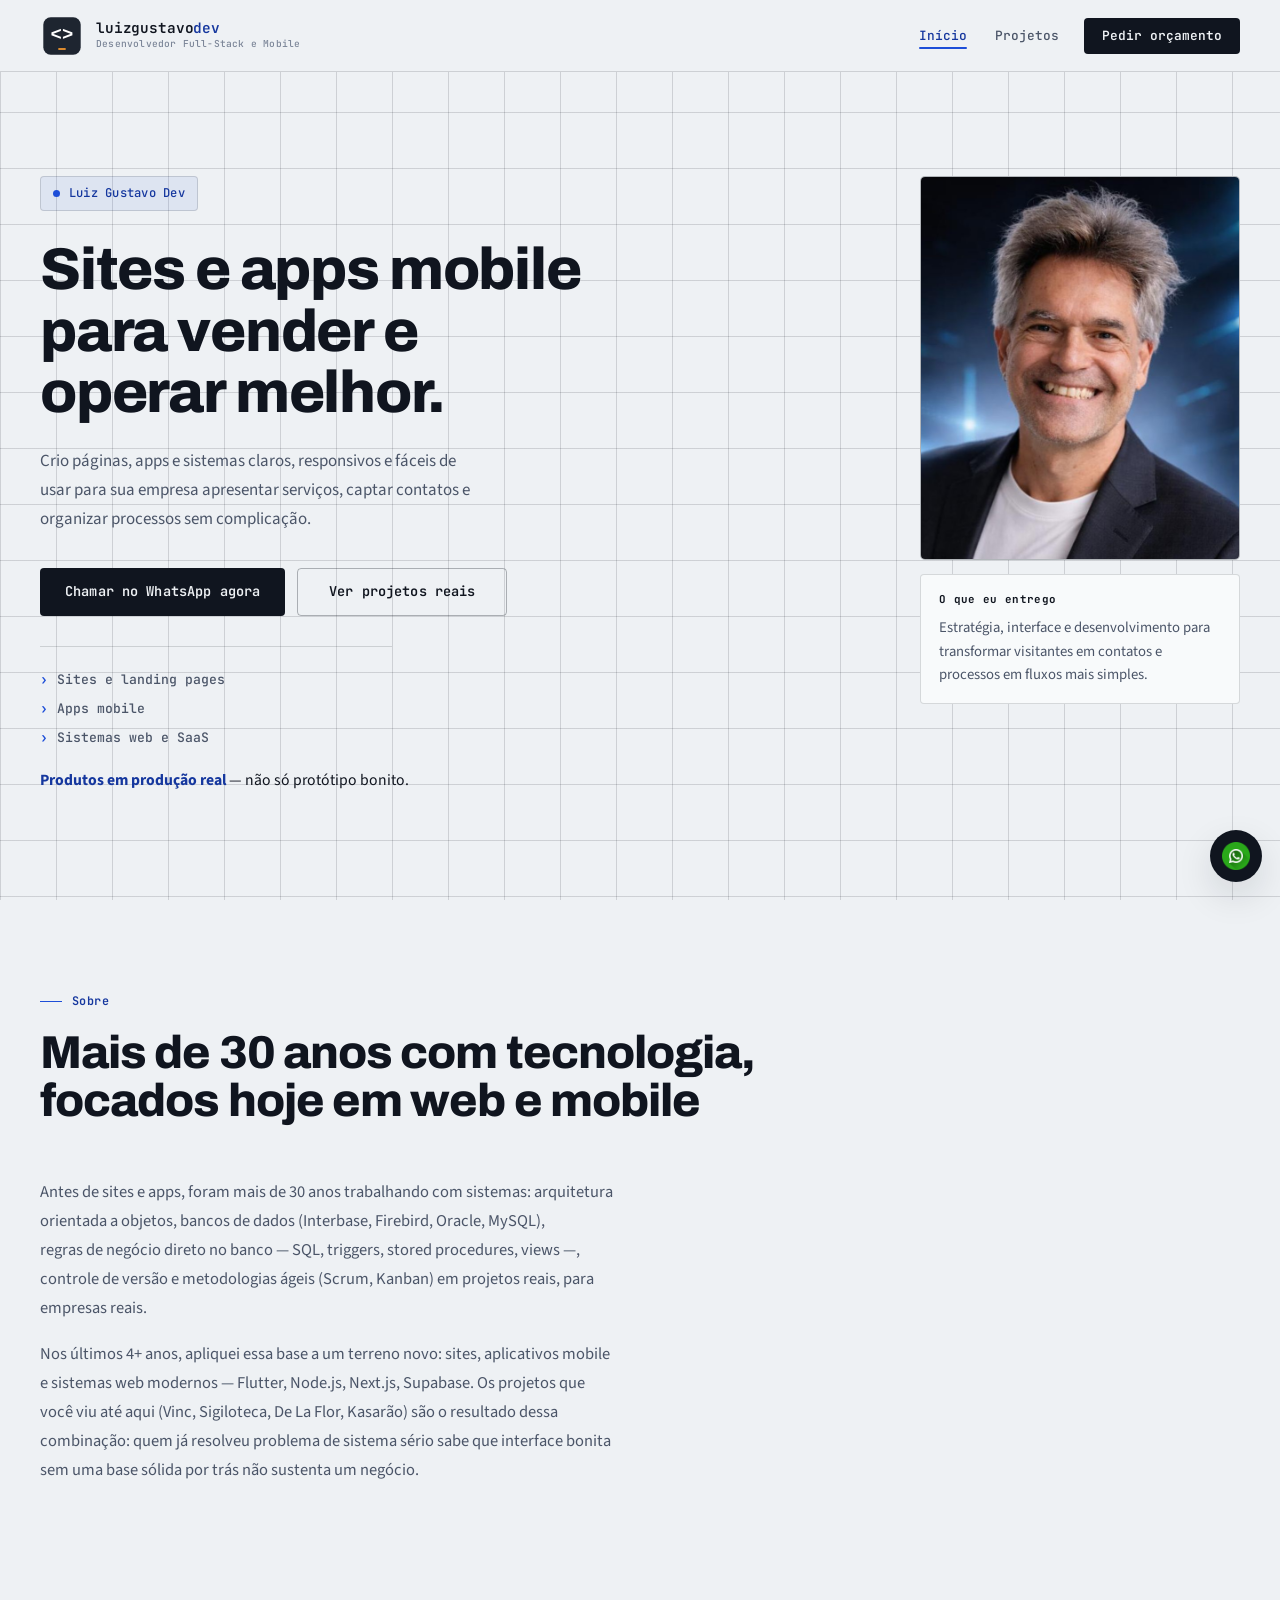
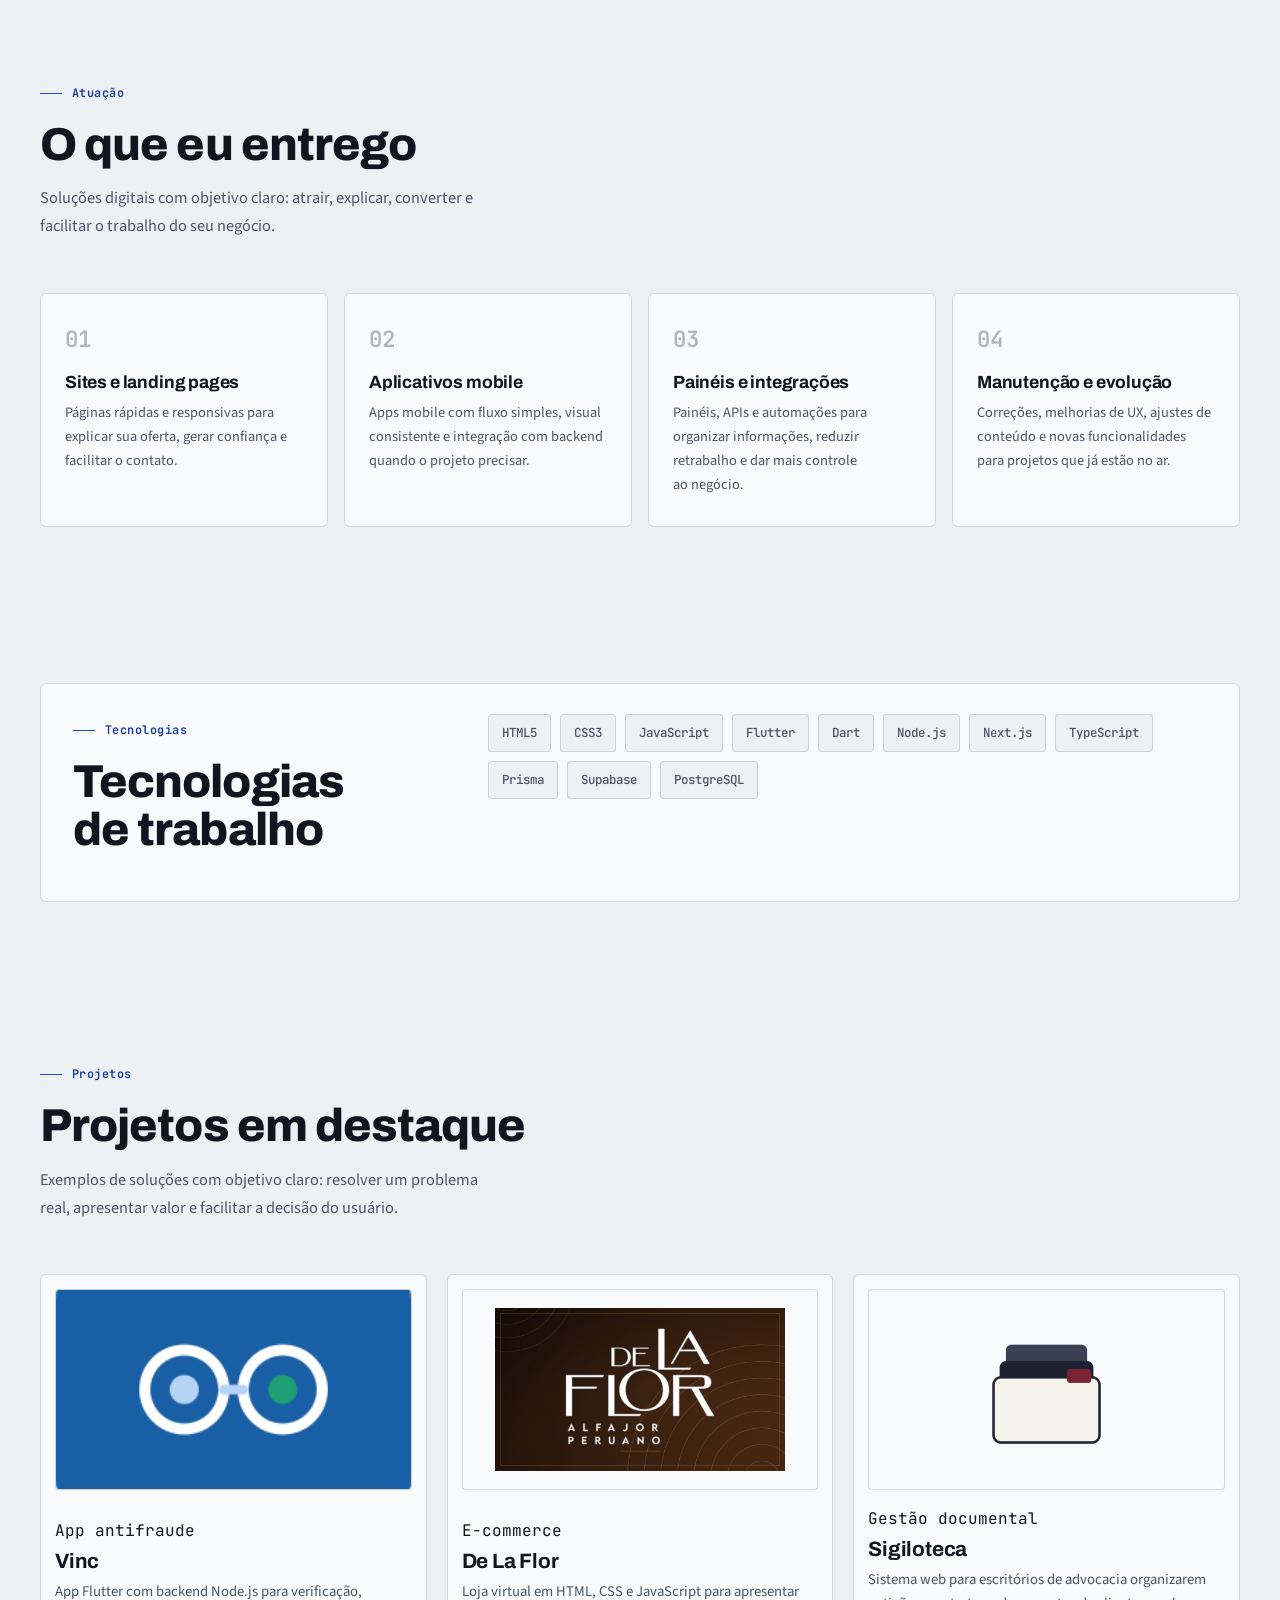
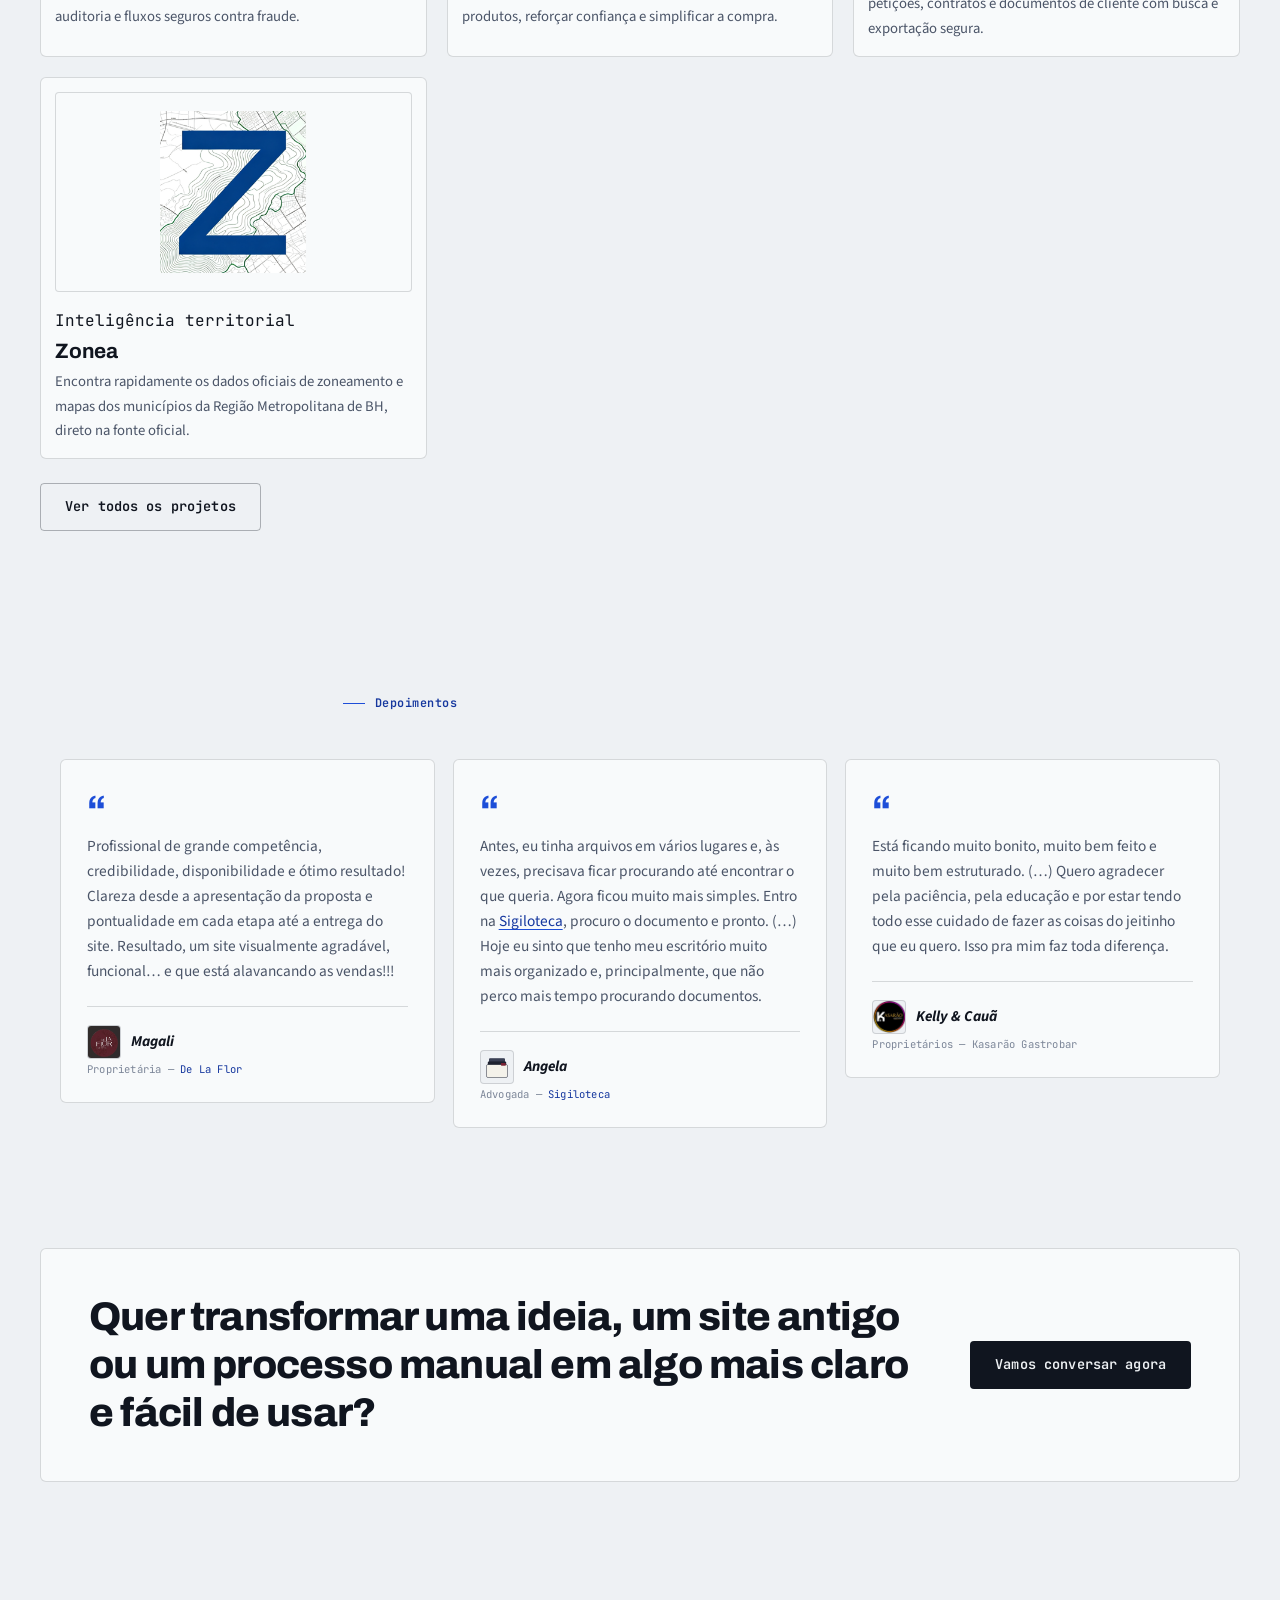
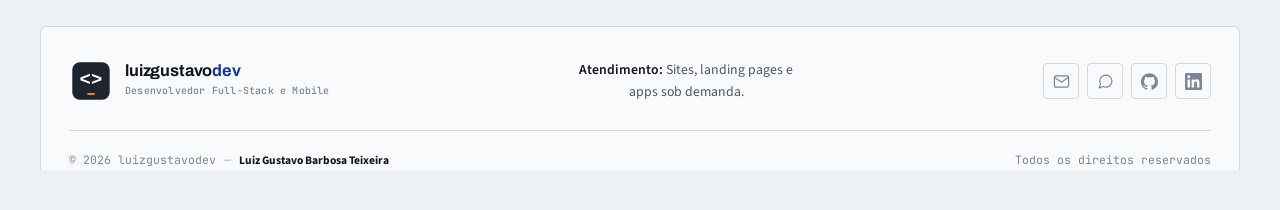
==== commit e5c75f3a: "fix: corrige cor do tema mobile, comprime foto do hero e reforça posicionamento - theme-color das 3 " ====
--- a/index.html
+++ b/index.html
@@ -8,7 +8,7 @@
   <meta name="description" content="Criação de sites, landing pages e apps mobile para apresentar melhor sua empresa, captar contatos e organizar processos.">
   <meta name="robots" content="index, follow, max-image-preview:large">
   <meta name="author" content="Luiz Gustavo Barbosa Teixeira">
-  <meta name="theme-color" content="#F2E0BD">
+  <meta name="theme-color" content="#EEF1F4">
   <link rel="canonical" href="https://luizgustavodev.com/">
   <link rel="dns-prefetch" href="//fonts.googleapis.com">
   <link rel="dns-prefetch" href="//fonts.gstatic.com">
@@ -21,24 +21,24 @@
   <meta property="og:title" content="Luiz Gustavo Dev | Sites e Apps Mobile">
   <meta property="og:description" content="Criação de sites, landing pages e apps mobile para apresentar melhor sua empresa, captar contatos e organizar processos.">
   <meta property="og:url" content="https://luizgustavodev.com/">
-  <meta property="og:image" content="https://luizgustavodev.com/img/luiz-home.png">
-  <meta property="og:image:width" content="842">
-  <meta property="og:image:height" content="859">
-  <meta property="og:image:alt" content="Luiz Gustavo, desenvolvedor full-stack">
-  <meta property="og:image:secure_url" content="https://luizgustavodev.com/img/luiz-home.png">
+  <meta property="og:image" content="https://luizgustavodev.com/img/og-share.png">
+  <meta property="og:image:width" content="1200">
+  <meta property="og:image:height" content="630">
+  <meta property="og:image:alt" content="Luiz Gustavo Dev — Desenvolvedor Full-Stack e Mobile">
+  <meta property="og:image:secure_url" content="https://luizgustavodev.com/img/og-share.png">
   <meta property="og:image:type" content="image/png">
   <meta name="twitter:card" content="summary_large_image">
   <meta name="twitter:title" content="Luiz Gustavo Dev | Sites e Apps Mobile">
   <meta name="twitter:description" content="Criação de sites, landing pages e apps mobile para apresentar melhor sua empresa, captar contatos e organizar processos.">
-  <meta name="twitter:image" content="https://luizgustavodev.com/img/luiz-home.png">
-  <meta name="twitter:image:alt" content="Luiz Gustavo, desenvolvedor full-stack">
+  <meta name="twitter:image" content="https://luizgustavodev.com/img/og-share.png">
+  <meta name="twitter:image:alt" content="Luiz Gustavo Dev — Desenvolvedor Full-Stack e Mobile">
   <link rel="icon" type="image/png" sizes="512x512" href="img/favicon.png">
   <link rel="apple-touch-icon" href="img/apple-touch-icon.png">
-  <link rel="preload" as="image" href="img/luiz-home.png" fetchpriority="high">
-  <link rel="stylesheet" href="css/global.css?v=20260723-1">
-  <link rel="stylesheet" href="css/menu.css?v=20260723-1">
-  <link rel="stylesheet" href="css/index.css?v=20260723-1">
-  <link rel="stylesheet" href="css/typography.css?v=20260723-1">
+  <link rel="preload" as="image" href="img/luiz-home.jpg" fetchpriority="high">
+  <link rel="stylesheet" href="css/global.css?v=20260903-1">
+  <link rel="stylesheet" href="css/menu.css?v=20260903-1">
+  <link rel="stylesheet" href="css/index.css?v=20260903-1">
+  <link rel="stylesheet" href="css/typography.css?v=20260903-1">
   <script type="application/ld+json">
     {
       "@context": "https://schema.org",
@@ -48,7 +48,7 @@
           "@id": "https://luizgustavodev.com/#business",
           "name": "Luiz Gustavo Dev",
           "url": "https://luizgustavodev.com/",
-          "image": "https://luizgustavodev.com/img/luiz-home.png",
+          "image": "https://luizgustavodev.com/img/og-share.png",
           "logo": "https://luizgustavodev.com/img/favicon.png",
           "description": "Criação de sites, landing pages e apps mobile para apresentar melhor sua empresa, captar contatos e organizar processos.",
           "email": "mailto:contato@luizgustavodev.com",
@@ -76,7 +76,7 @@
           "name": "Luiz Gustavo Barbosa Teixeira",
           "jobTitle": "Desenvolvedor Full-Stack e Mobile",
           "url": "https://luizgustavodev.com/",
-          "image": "https://luizgustavodev.com/img/luiz-home.png",
+          "image": "https://luizgustavodev.com/img/luiz-home.jpg",
           "worksFor": {
             "@id": "https://luizgustavodev.com/#business"
           },
@@ -179,6 +179,7 @@
             <ul class="hero-proof" aria-label="Resumo profissional">
               <li class="hero-proof-item">Sites e landing pages</li>
               <li class="hero-proof-item">Apps mobile</li>
+              <li class="hero-proof-item">Sistemas web e SaaS</li>
             </ul>
             <p class="hero-force">
               <strong>Produtos em produção real</strong> — não só protótipo bonito.
@@ -188,7 +189,7 @@
           <aside class="hero-panel reveal reveal-delay-2" aria-label="Perfil de Luiz Gustavo">
             <div class="hero-photo-wrap">
               <div class="hero-photo-frame">
-                <img src="img/luiz-home.png" alt="Luiz Gustavo, desenvolvedor web e mobile" class="hero-photo" width="842" height="859" fetchpriority="high" decoding="async">
+                <img src="img/luiz-home.jpg" alt="Luiz Gustavo, desenvolvedor web e mobile" class="hero-photo" width="842" height="859" fetchpriority="high" decoding="async">
               </div>
             </div>
             <div class="hero-card">
@@ -430,7 +431,7 @@
     </div>
   </footer>
 
-  <script src="js/script.js?v=20260723-1" defer></script>
+  <script src="js/script.js?v=20260903-1" defer></script>
   <a href="https://wa.me/5531992609970?text=Ol%C3%A1%2C%20Luiz!%20Quero%20conversar%20sobre%20um%20site%20para%20o%20meu%20neg%C3%B3cio." class="whatsapp-float" target="_blank" rel="noopener noreferrer" aria-label="Falar com Luiz Gustavo no WhatsApp" data-tooltip="Fale comigo agora"><img src="img/whatsapp.png" alt="" width="512" height="512" loading="lazy" decoding="async" aria-hidden="true"></a>
 </body>
 </html>
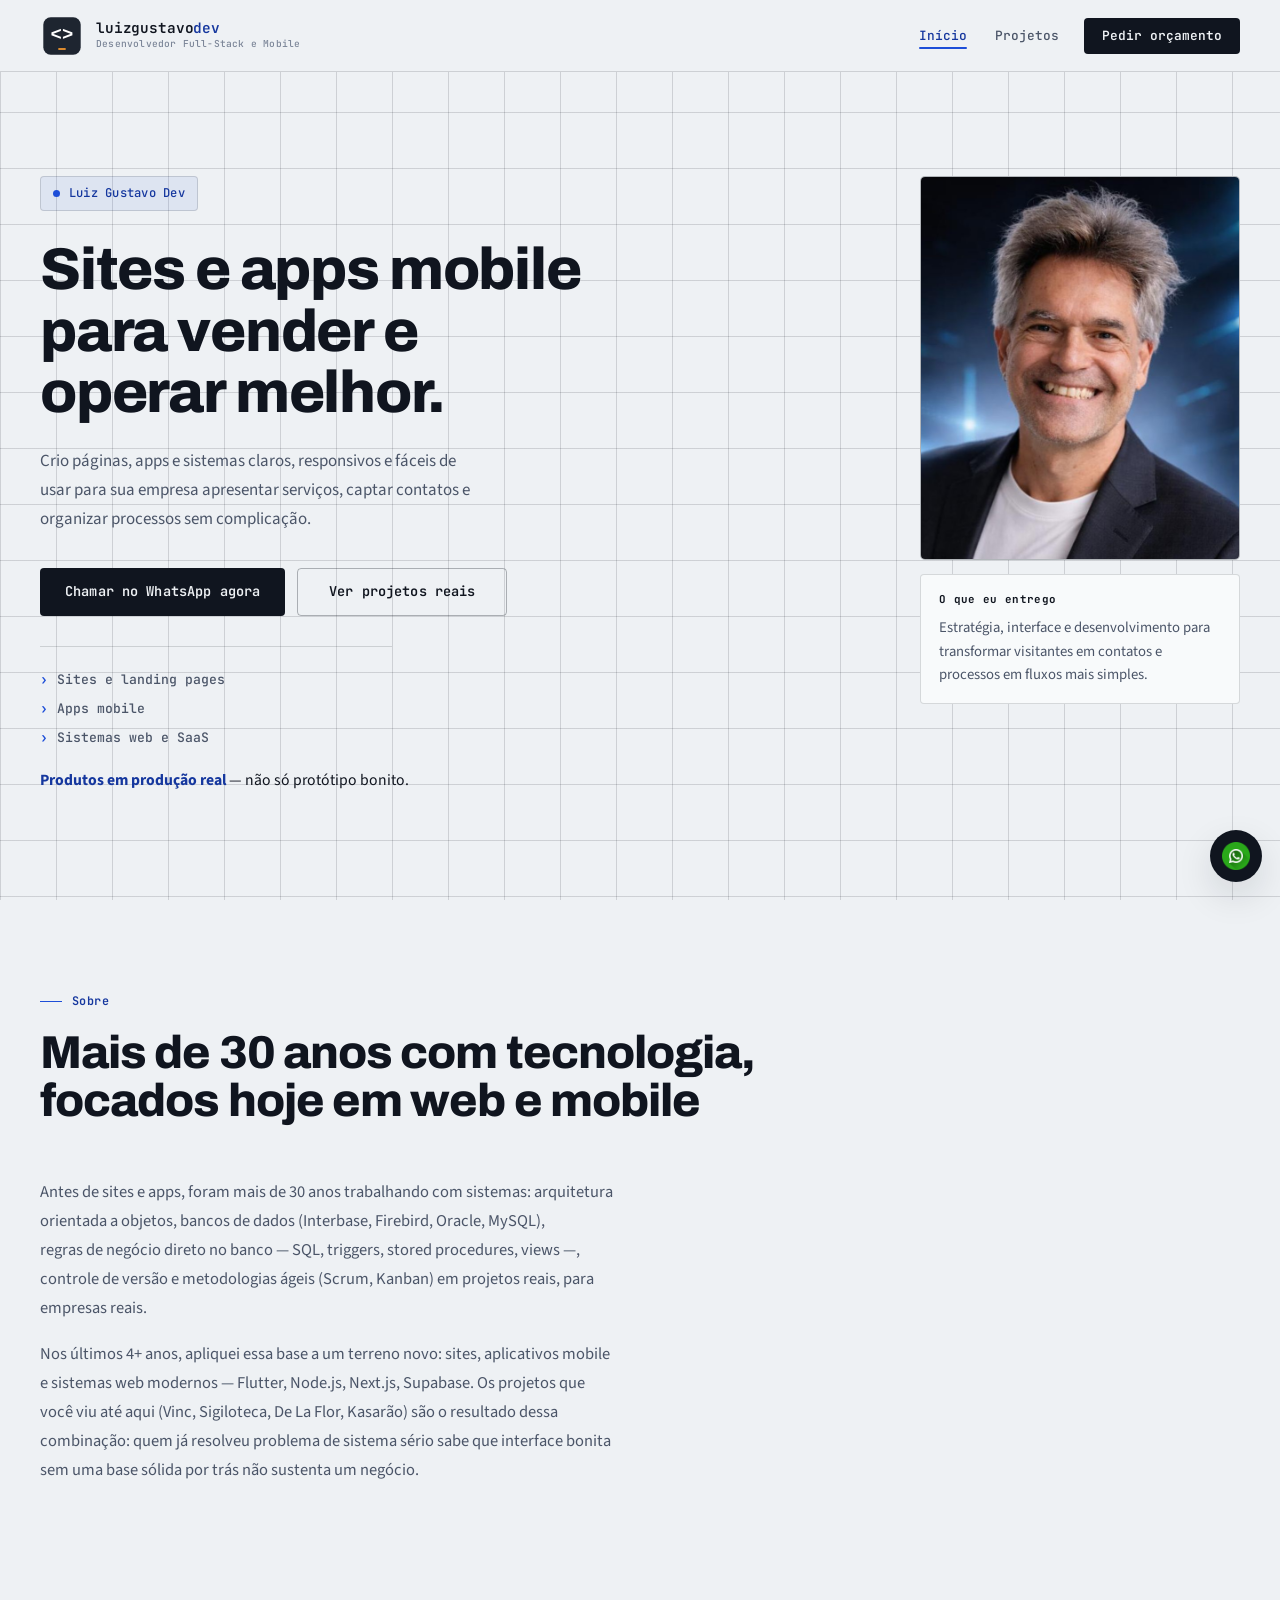
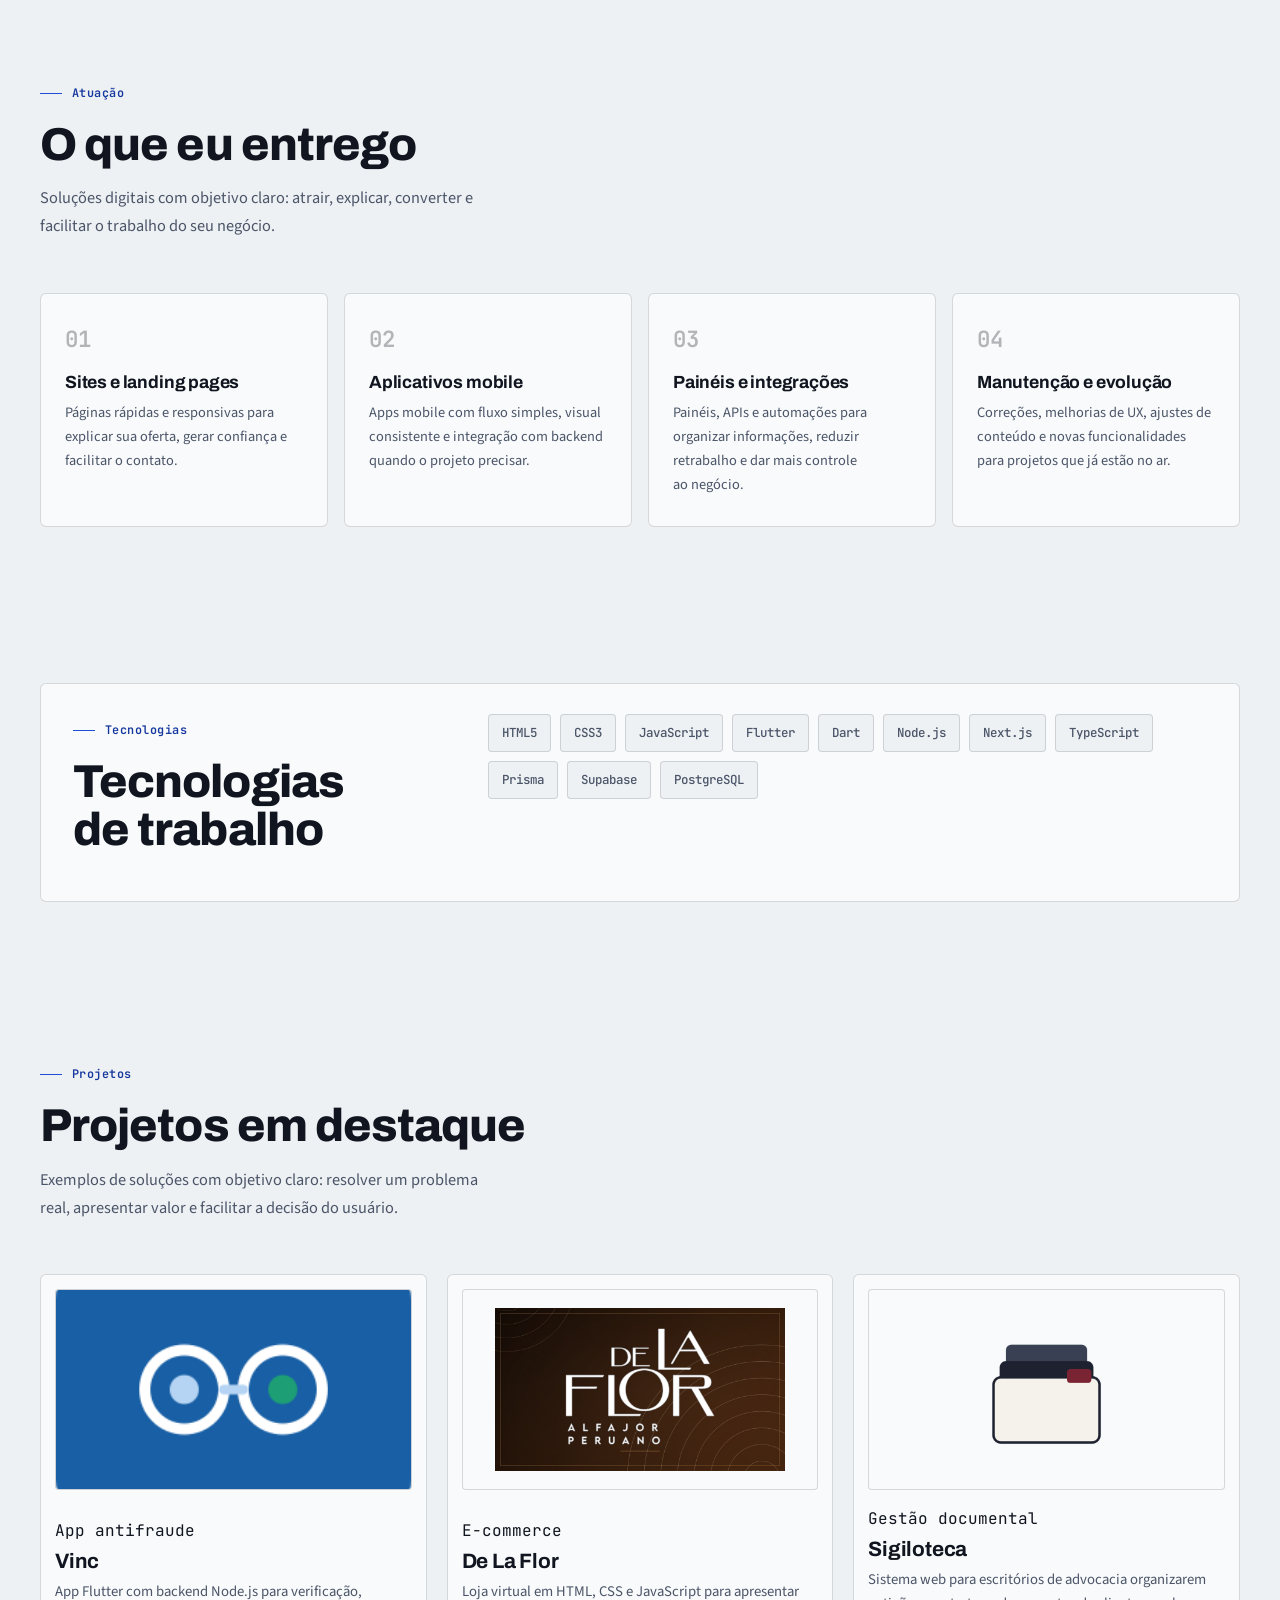
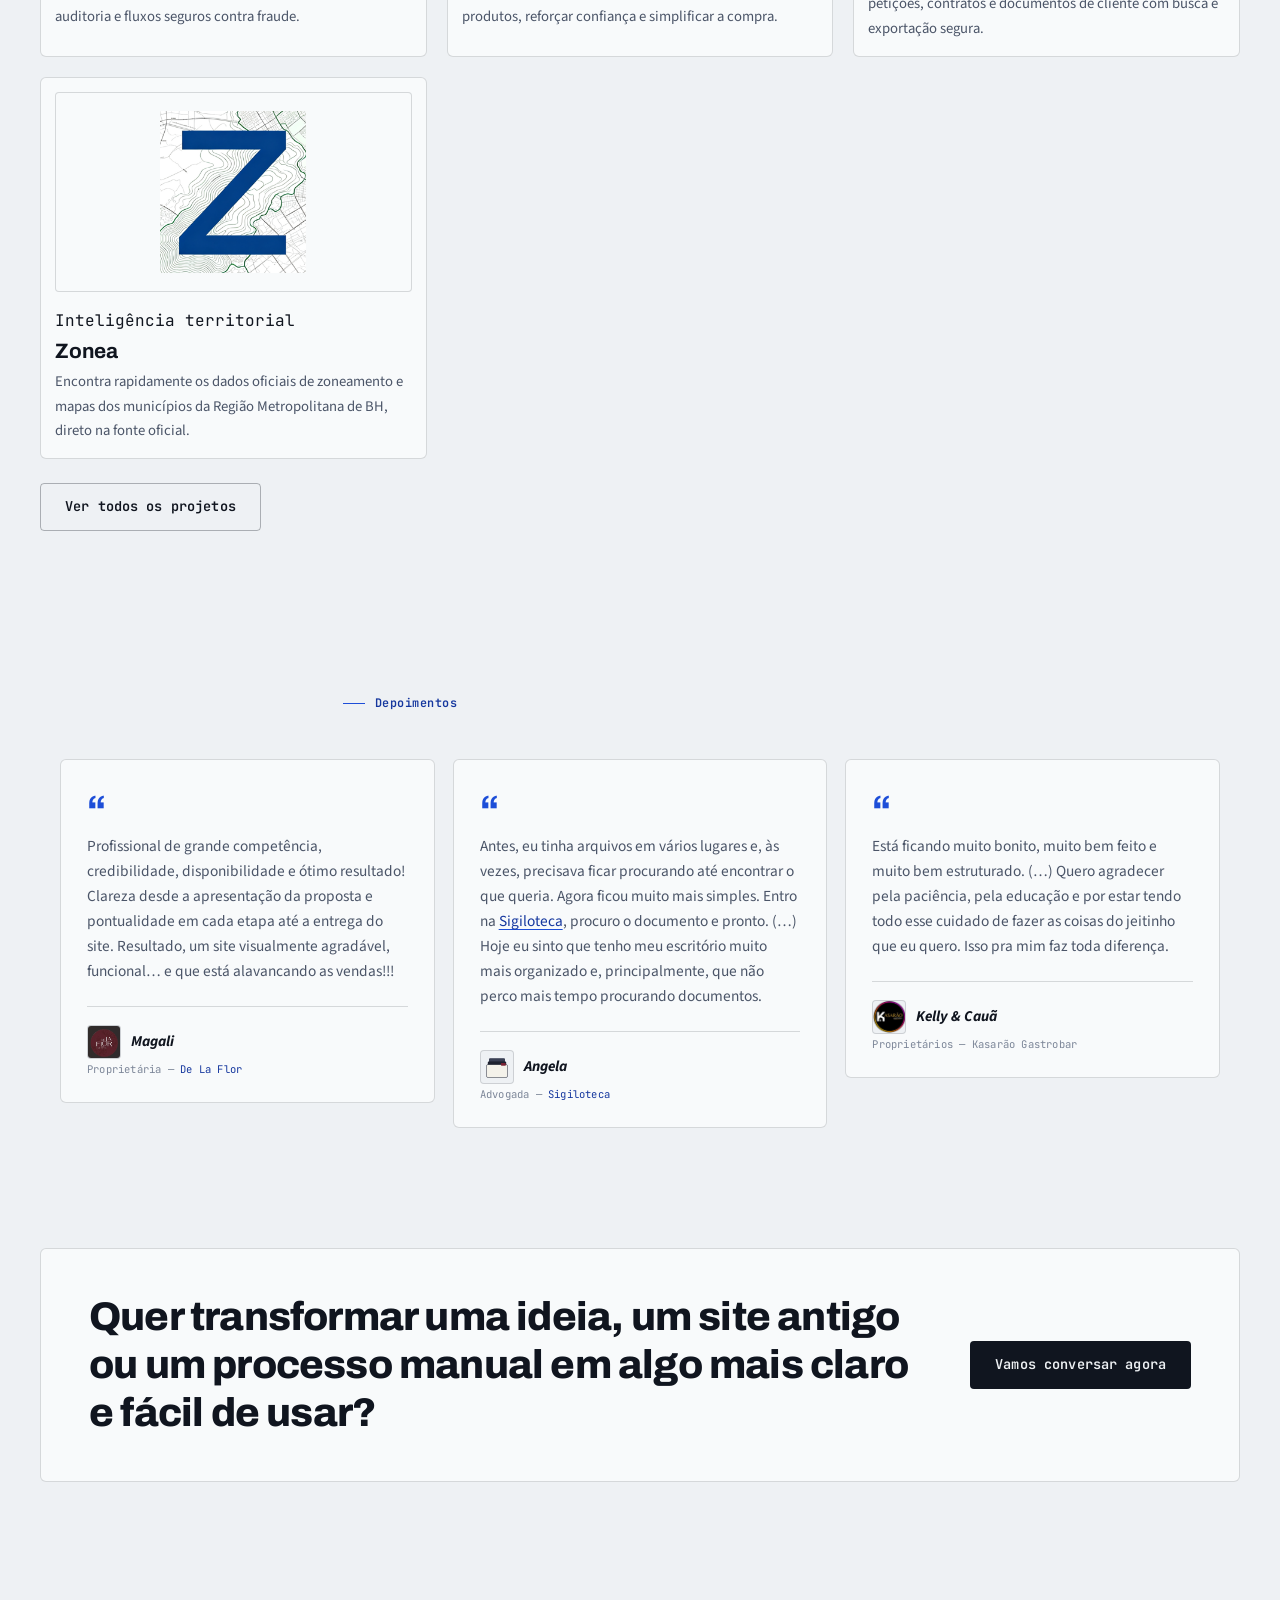
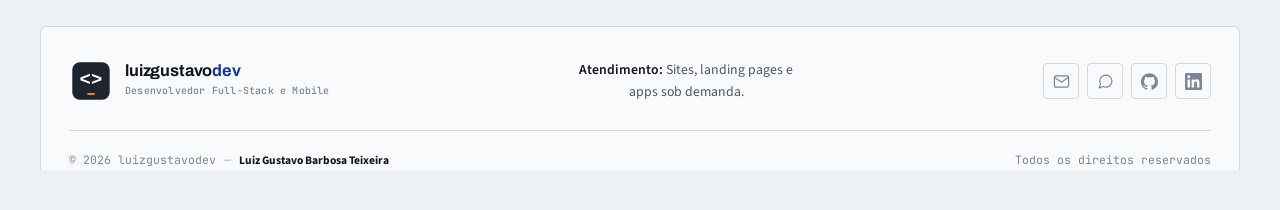
==== commit e8291e4b: "fix: corrige corte no mobile, comprime foto do De La Flor e atualiza sitemap - .brand-subtitle escon" ====
--- a/index.html
+++ b/index.html
@@ -292,7 +292,7 @@
           </article>
 
           <article class="card preview-card preview-card--delaflor reveal reveal-delay-2">
-            <img src="img/de-la-flor.png" alt="Prévia da loja virtual De La Flor" width="1200" height="675" loading="lazy" decoding="async">
+            <img src="img/de-la-flor.jpg" alt="Prévia da loja virtual De La Flor" width="1200" height="675" loading="lazy" decoding="async">
             <div>
               <span class="project-type">E-commerce</span>
               <h3>De La Flor</h3>
--- a/css/menu.css
+++ b/css/menu.css
@@ -300,13 +300,7 @@
   :root { --header-height: 62px; }
   .brand { gap: 10px; }
   .brand-title { font-size: 0.76rem; }
-  .brand-subtitle {
-    font-size: 0.5rem;
-    max-width: 150px;
-    white-space: nowrap;
-    overflow: hidden;
-    text-overflow: ellipsis;
-  }
+  .brand-subtitle { display: none; }
   .site-nav {
     left: 10px;
     right: 10px;
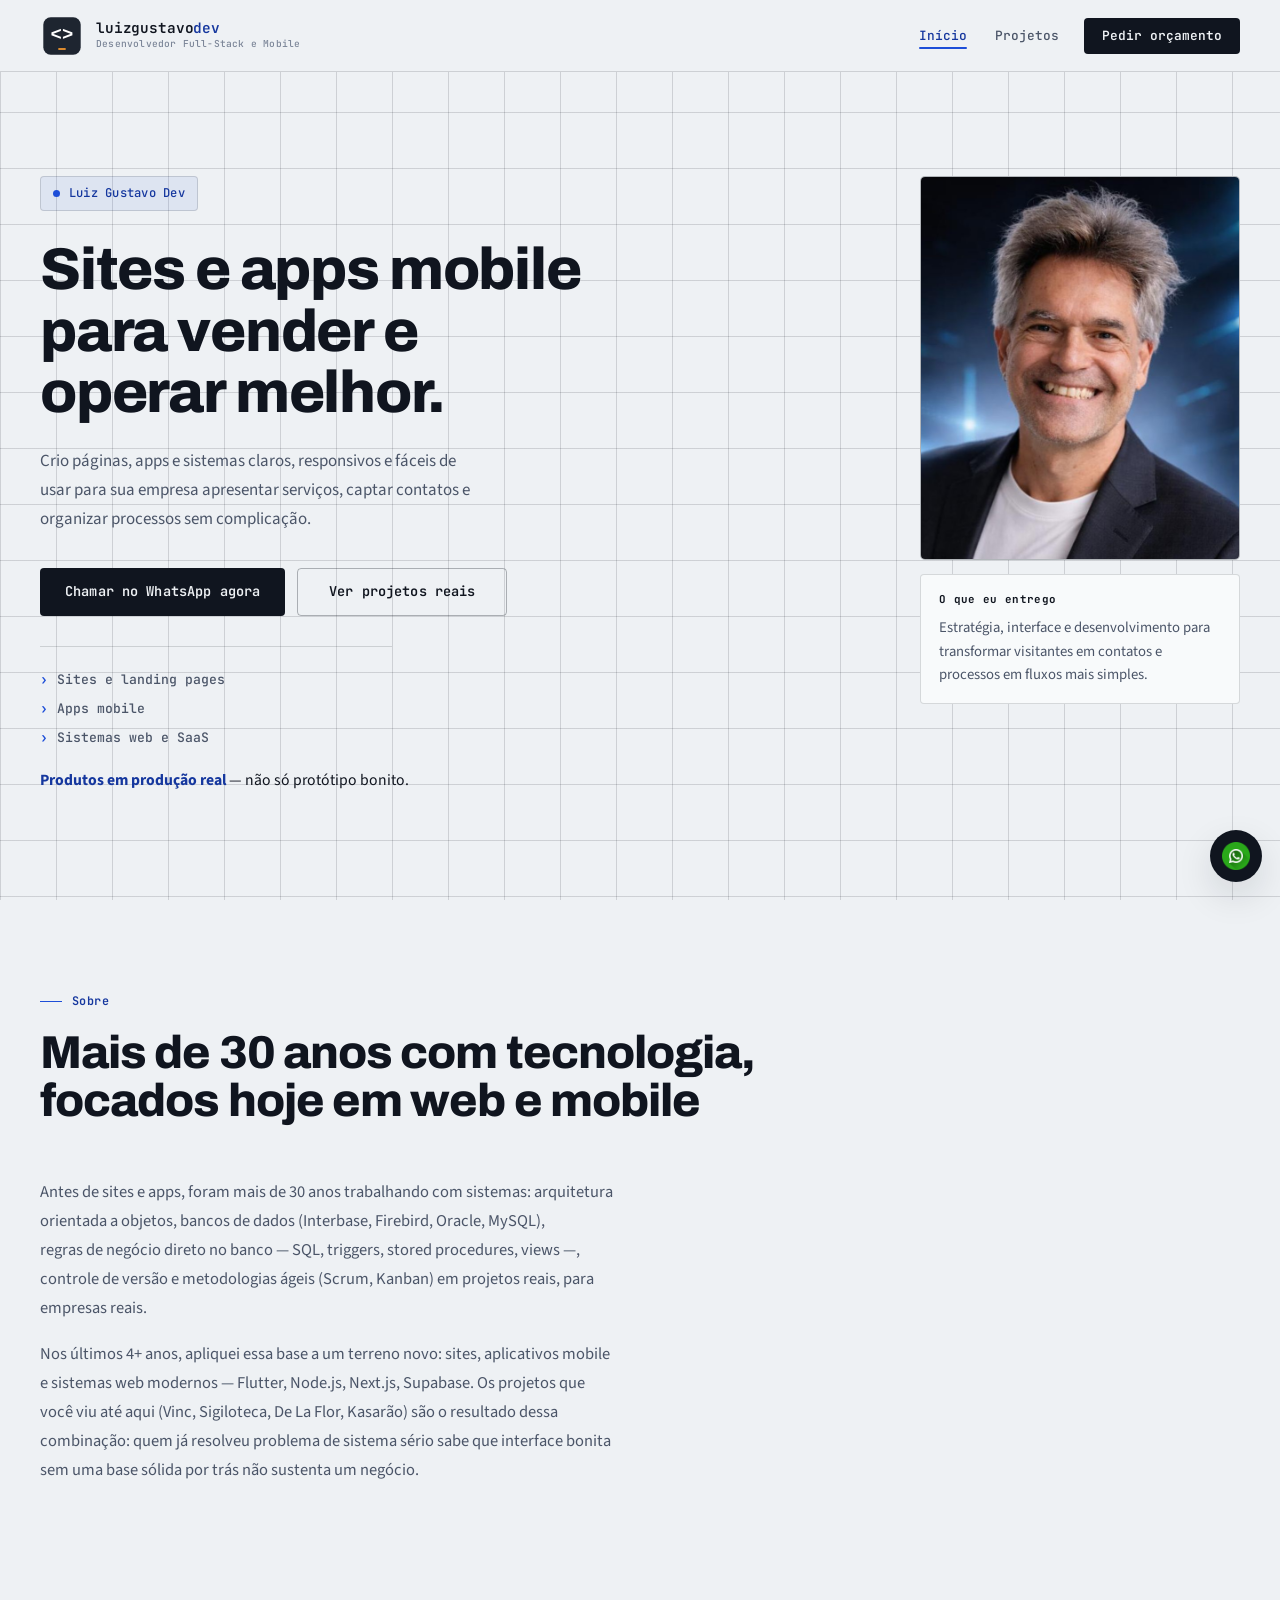
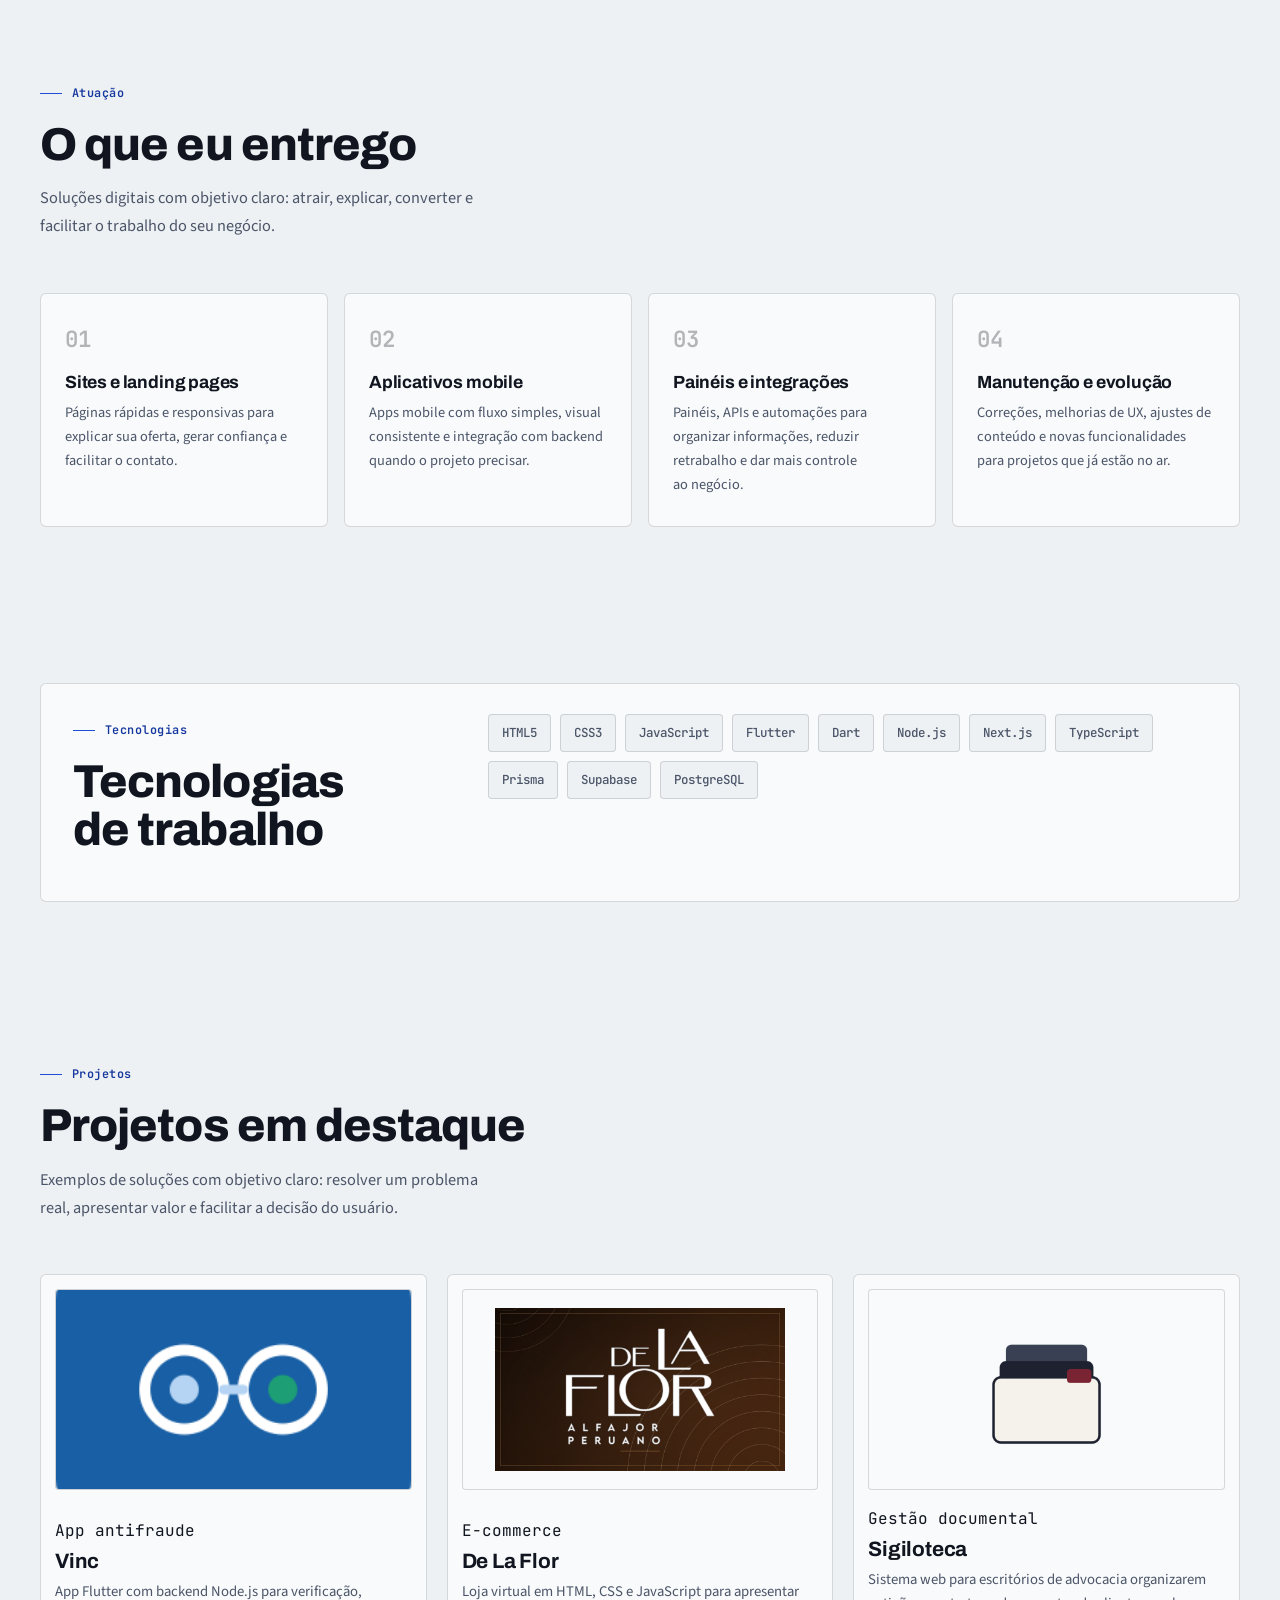
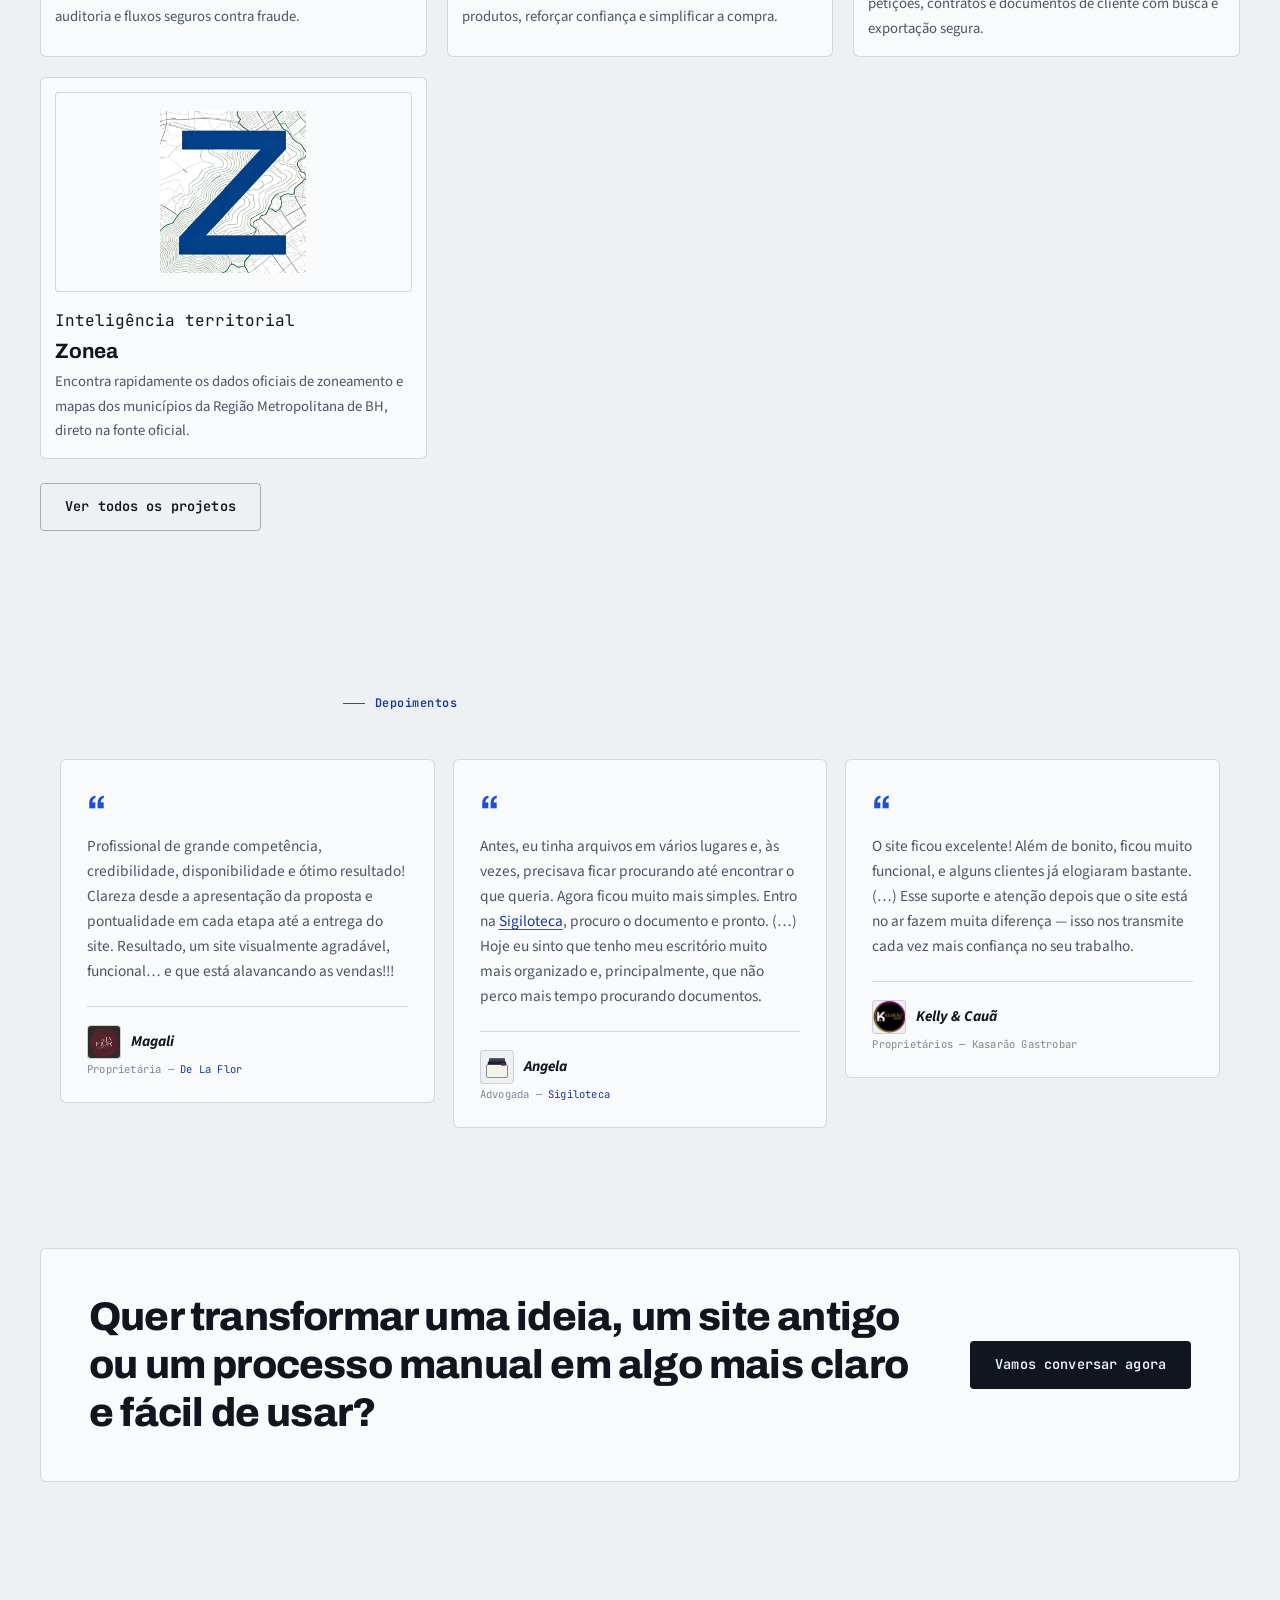
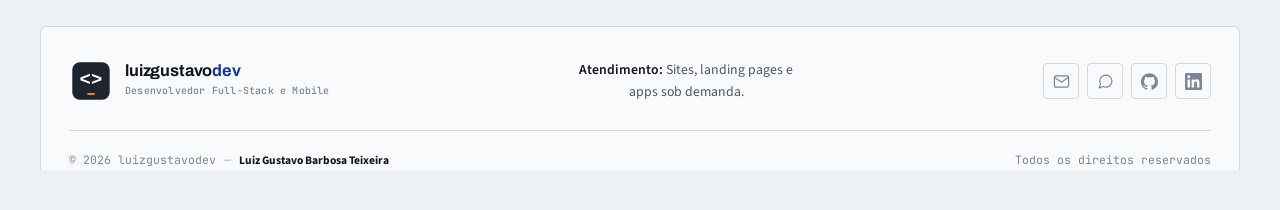
==== commit 293f92ad: "fix: atualiza depoimento do Kasarão com texto real pós-lançamento O depoimento antigo da Kelly e do " ====
--- a/index.html
+++ b/index.html
@@ -99,7 +99,7 @@
           "@type": "Review",
           "itemReviewed": { "@id": "https://luizgustavodev.com/#business" },
           "author": { "@type": "Person", "name": "Kelly e Cauã" },
-          "reviewBody": "Está ficando muito bonito, muito bem feito e muito bem estruturado. (…) Quero agradecer pela paciência, pela educação e por estar tendo todo esse cuidado de fazer as coisas do jeitinho que eu quero. Isso pra mim faz toda diferença."
+          "reviewBody": "O site ficou excelente! Além de bonito, ficou muito funcional, e alguns clientes já elogiaram bastante. Esse suporte e atenção depois que o site está no ar fazem muita diferença — isso nos transmite cada vez mais confiança no seu trabalho."
         },
         {
           "@type": "WebSite",
@@ -363,7 +363,7 @@
           <div class="testimonial-card reveal reveal-delay-2">
             <span class="testimonial-mark" aria-hidden="true">&ldquo;</span>
             <blockquote class="testimonial-quote">
-              <p>Está ficando muito bonito, muito bem feito e muito bem estruturado. (…) Quero agradecer pela paciência, pela educação e por estar tendo todo esse cuidado de fazer as coisas do jeitinho que eu quero. Isso pra mim faz toda diferença.</p>
+              <p>O site ficou excelente! Além de bonito, ficou muito funcional, e alguns clientes já elogiaram bastante. (…) Esse suporte e atenção depois que o site está no ar fazem muita diferença — isso nos transmite cada vez mais confiança no seu trabalho.</p>
               <footer class="testimonial-footer">
                 <div class="testimonial-byline">
                   <img class="testimonial-logo" src="img/kasarao.png" alt="" width="40" height="40" loading="lazy" decoding="async">
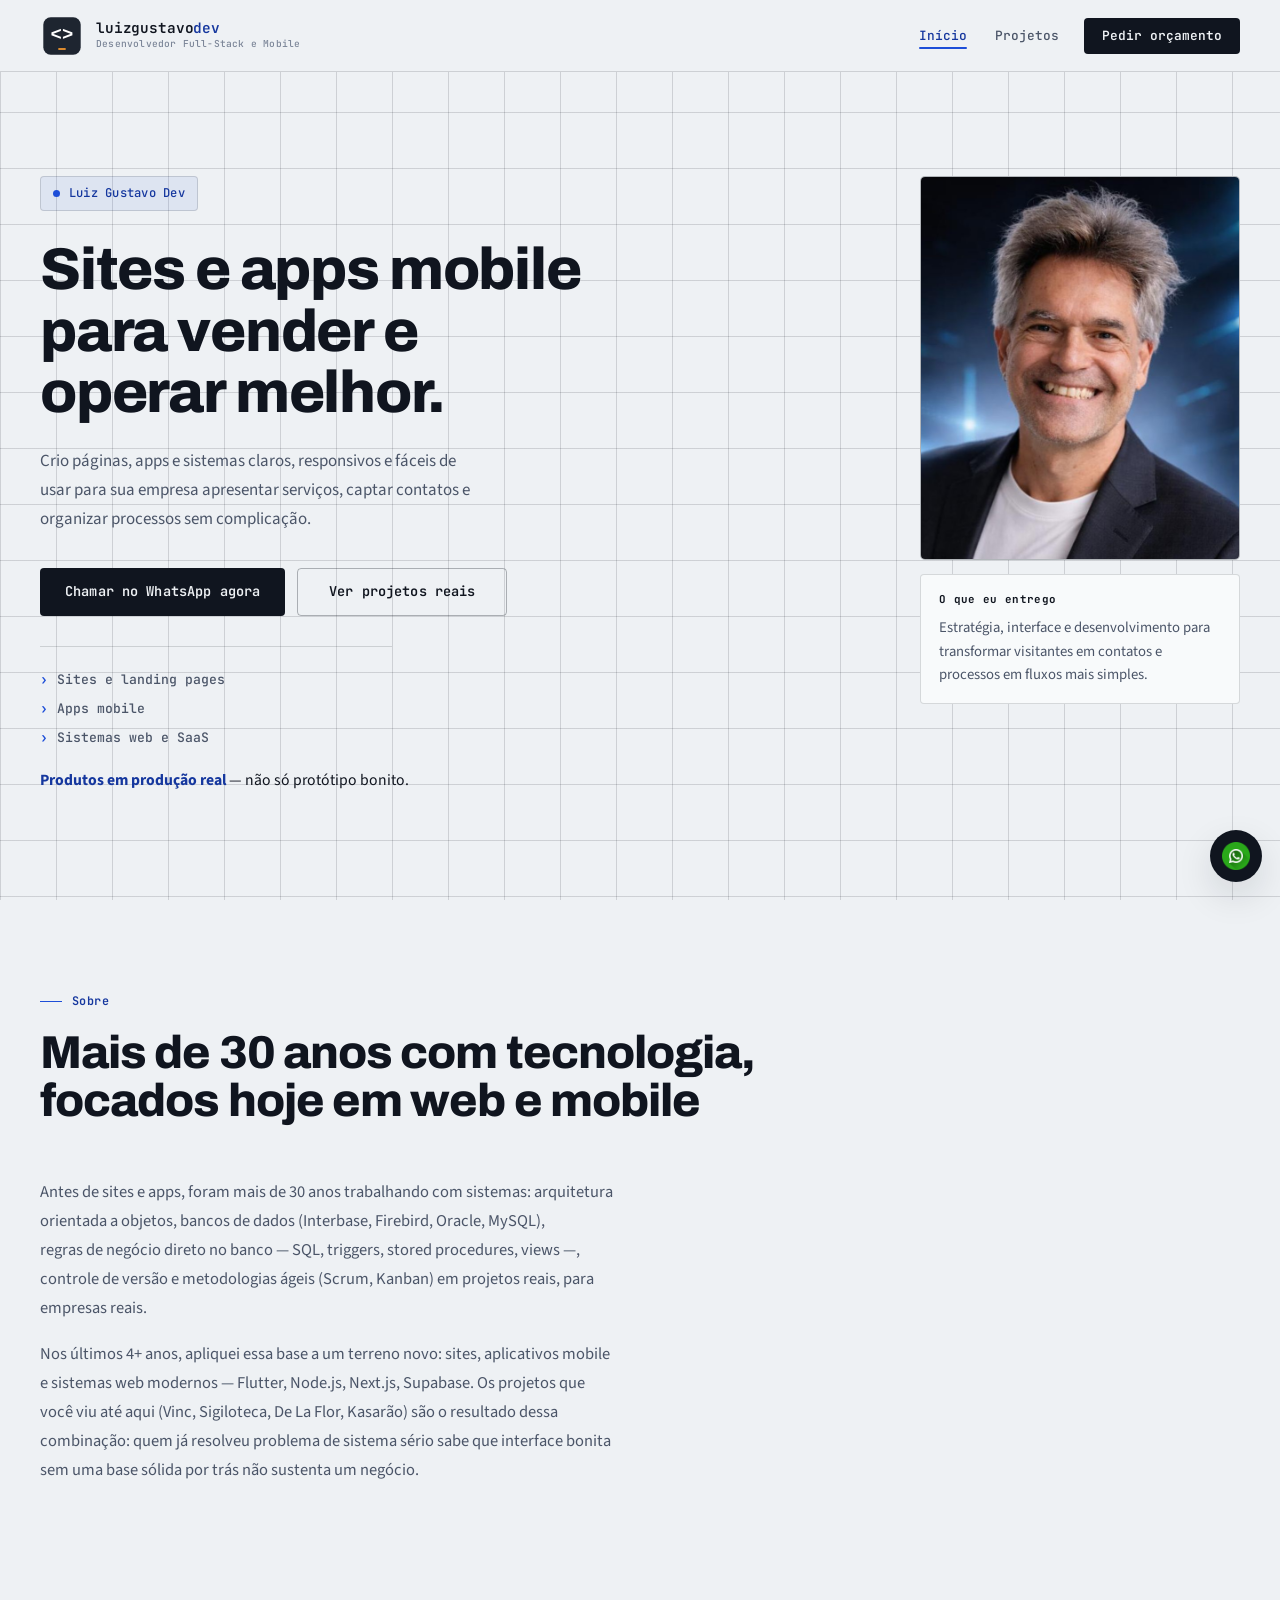
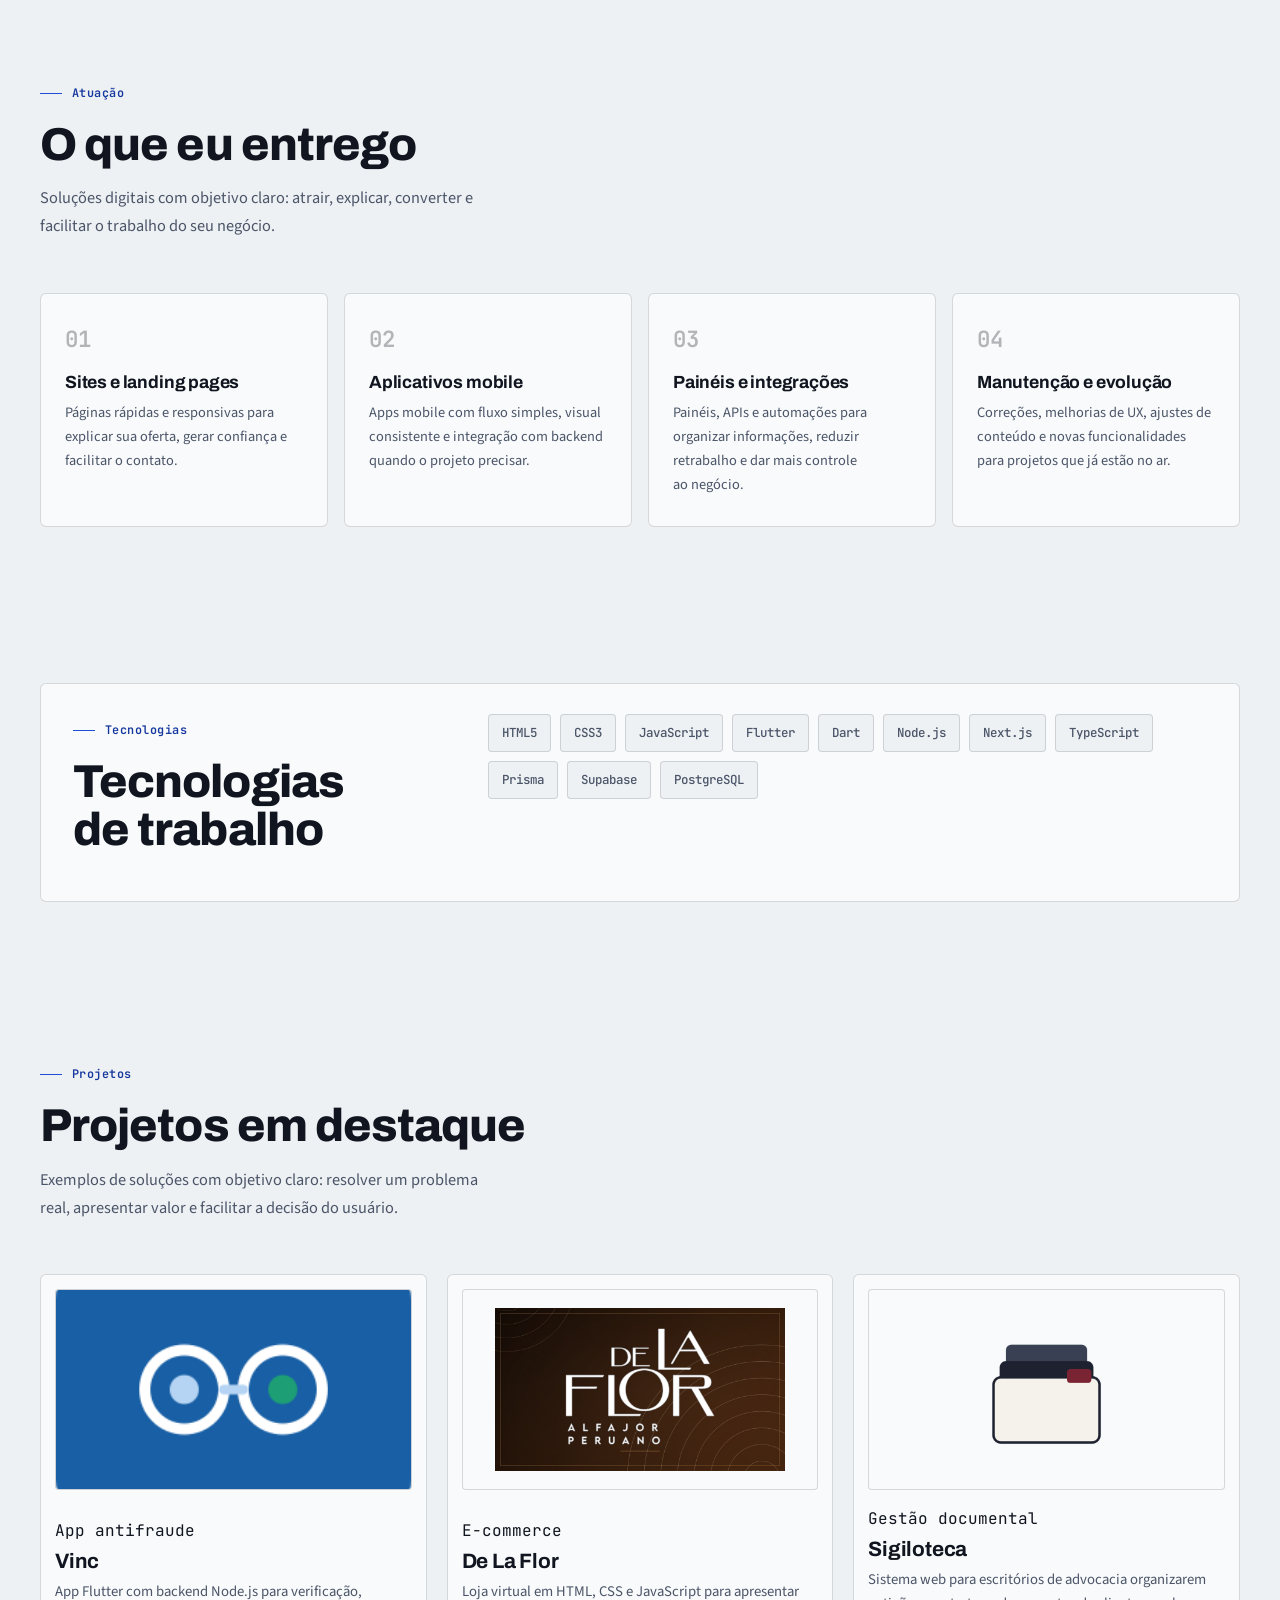
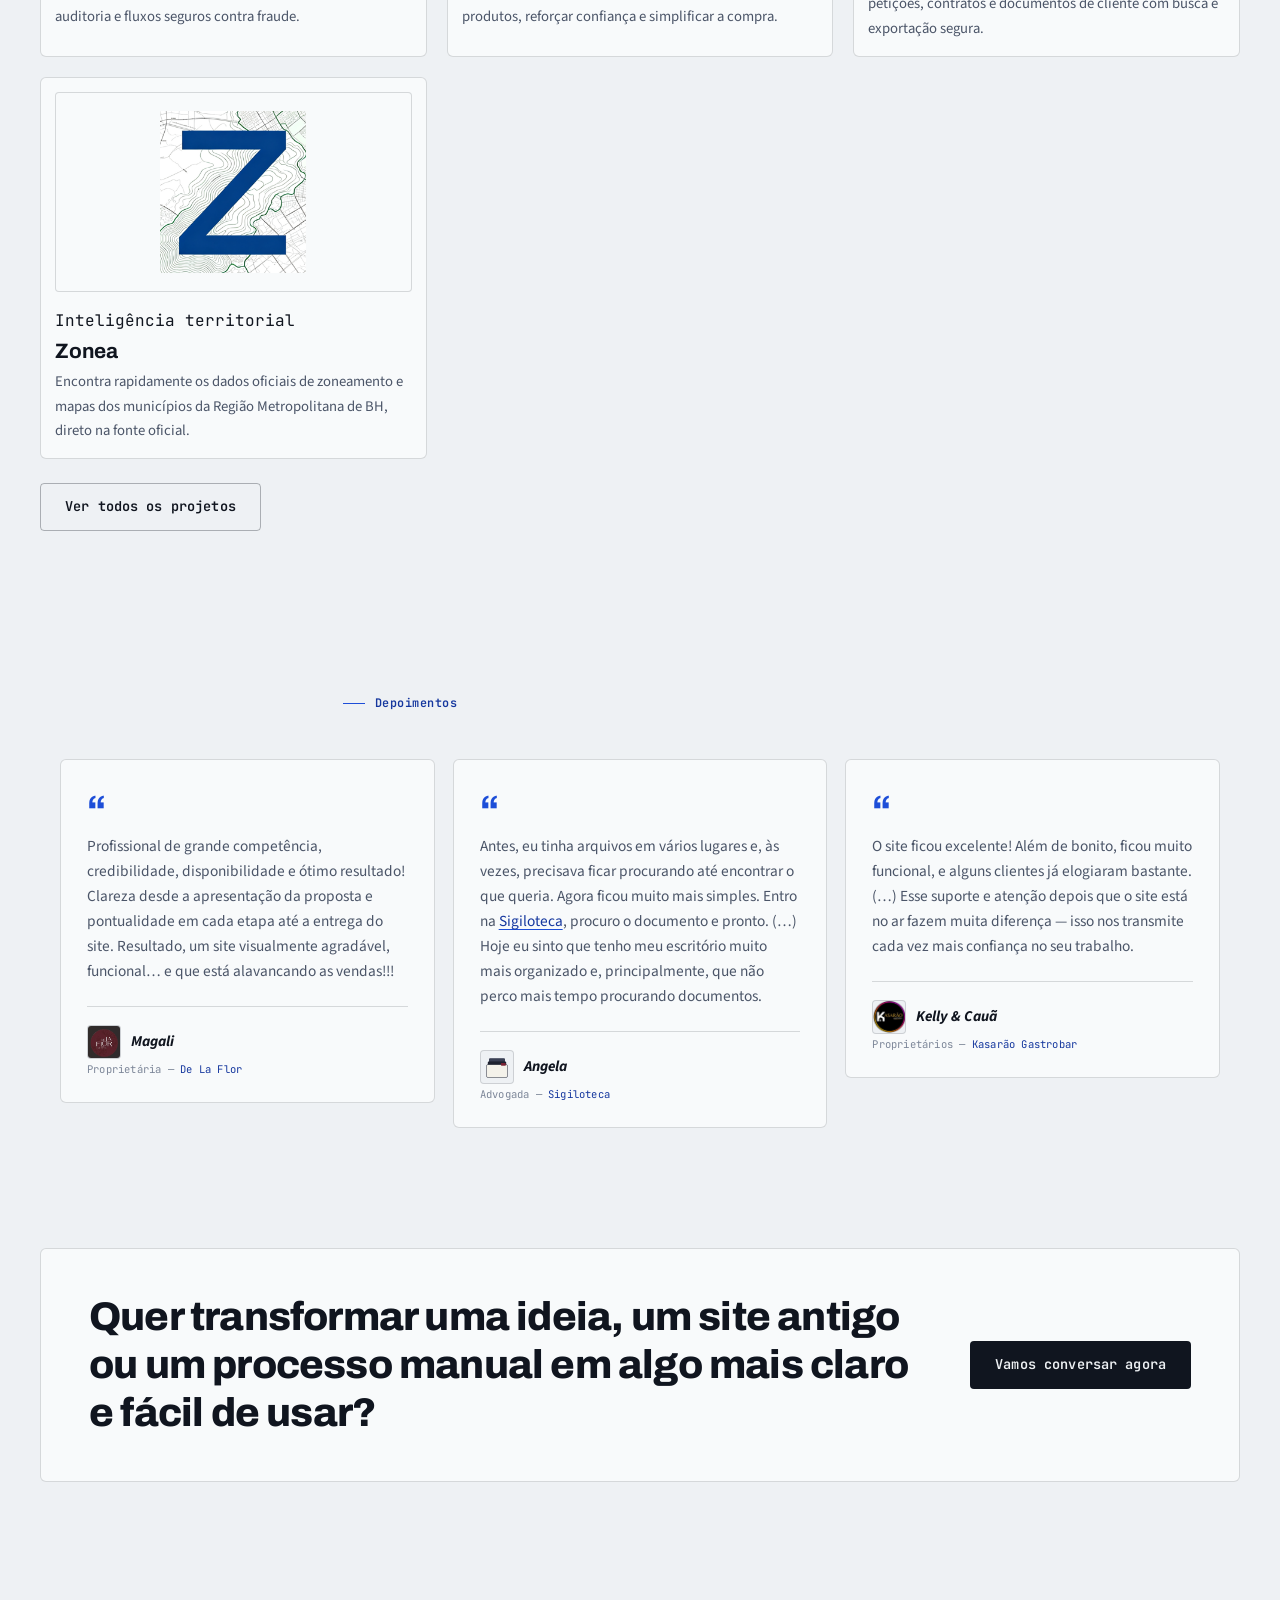
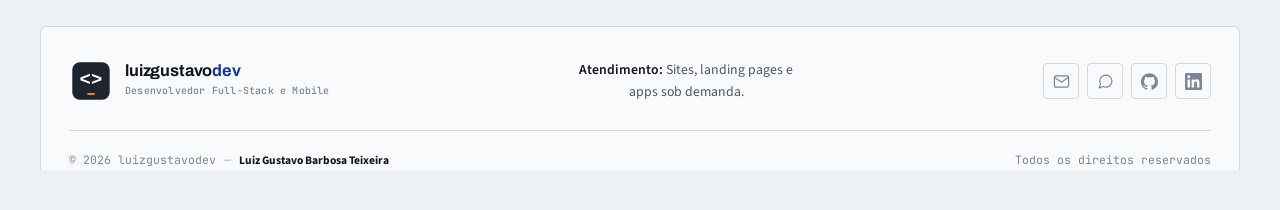
==== commit 53f7180c: "fix: linka Kasarão Gastrobar no depoimento, igual aos outros dois Magali (De La Flor) e Angela (Sigi" ====
--- a/index.html
+++ b/index.html
@@ -369,7 +369,7 @@
                   <img class="testimonial-logo" src="img/kasarao.png" alt="" width="40" height="40" loading="lazy" decoding="async">
                   <cite class="testimonial-name">Kelly &amp; Cauã</cite>
                 </div>
-                <span class="testimonial-role">Proprietários — Kasarão Gastrobar</span>
+                <span class="testimonial-role">Proprietários — <a href="https://kasaraogastrobar.com.br/" target="_blank" rel="noopener noreferrer">Kasarão Gastrobar</a></span>
               </footer>
             </blockquote>
           </div>
